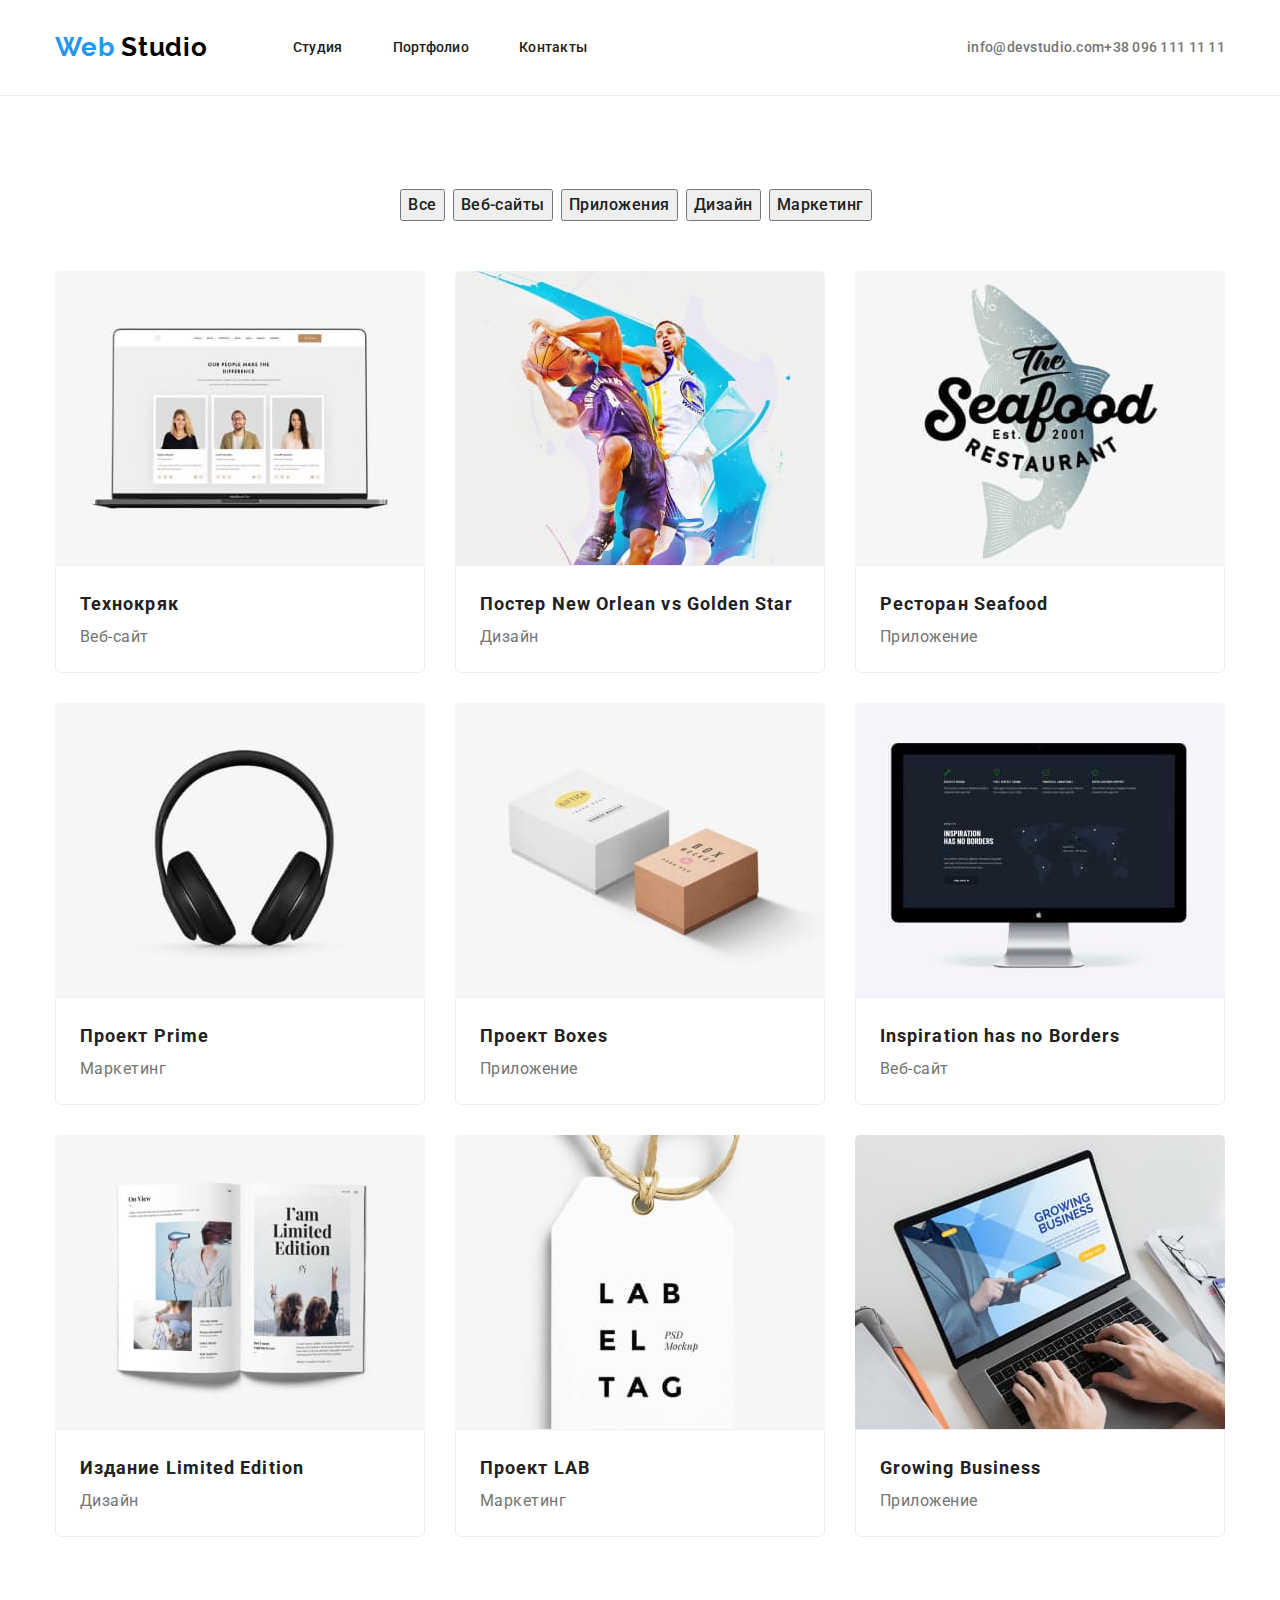
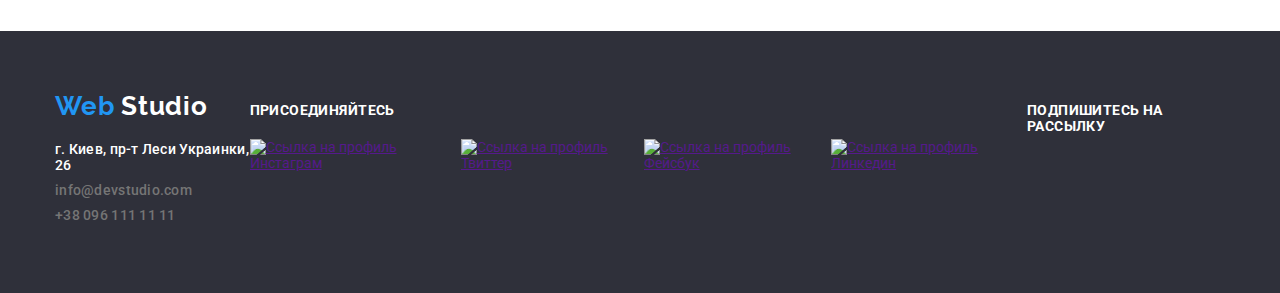
==== portfolio.html @ 2ee42833 "оптимизация значков" ====
<!DOCTYPE html>
<html lang="ru">

<head>
    <meta charset="UTF-8">
    <meta name="viewport" content="width=device-width, initial-scale=1.0">
    <title>Web Studio</title>
    <link rel="stylesheet" href="./css/normalize.css">
    <link rel="stylesheet" href="./css/style.css">
    <link href="https://fonts.googleapis.com/css2?family=Roboto:wght@400;500;700&display=swap" rel="stylesheet">

</head>

<body>

    <!--Хедер-->
    <header class="header">
        <div class="container">
            <nav class="navigation">

                <a class="logo-link-header link" href="./index.html">Web<span class="logo-studio-header">
                        Studio</span></a>

                <ul class="navigation-list list">
                    <li class="navigation-list-item">
                        <a class="navigation-list-link link" href="">Студия</a>
                    </li>
                    <li class="navigation-list-item">
                        <a class="navigation-list-link link" href="./portfolio.html">Портфолио</a>
                    </li>
                    <li class="navigation-list-item">
                        <a class="navigation-list-link link" href="">Контакты</a>
                    </li>
                </ul>
            </nav>


            <div class="header-contacts">
                <address class="address">
                    <ul class="header-address list">
                        <li class="mail-link-block">
                            <a class="company-mail-header link" href="mailto:info@devstudio.com">info@devstudio.com
                            </a>
                        </li>
                        <li class="phone-link-block">
                            <a class="company-phone-header link" href="tel:+380961111111">+38 096 111 11 11
                            </a>
                        </li>
                    </ul>
                </address>
            </div>
        </div>
    </header>

    <main>
        <!--Портфолио-->
        <section class="portfolio">
            <div class="container">
                <h1 hidden>Портфолио</h1>
                <ul class="portfolio-button-list list">
                    <li>
                        <button class="portfolio-button-list-item" type="button">Все</button>
                    </li>
                    <li>
                        <button class="portfolio-button-list-item" type="button">Веб-сайты</button>
                    </li>
                    <li>
                        <button class="portfolio-button-list-item" type="button">Приложения</button>
                    </li>
                    <li>
                        <button class="portfolio-button-list-item" type="button">Дизайн</button>
                    </li>
                    <li>
                        <button class="portfolio-button-list-item" type="button">Маркетинг</button>
                    </li>
                </ul>

                <ul class="portfolio-example-list list">
                    <li class="portfolio-example-list-item">
                        <div class="portfolio-card">
                            <a href=""> <img src="./images/portfolio-1.jpg" alt="экран ноутбука" width="370"
                                    height="294"></a>
                        </div>
                        <div class="portfolio-card-content">
                            <h3 class="portfolio-example-title">Технокряк</h3>
                            <p class="portfolio-example-text">Веб-сайт</p>
                            <!-- <p>Технокряк это современная площадка распространения коронавируса. Компании используют эту платформу для цифрового шпионажа и атак на защищённые сервера конкурентов.</p> -->
                        </div>
                    </li>
                    <li class="portfolio-example-list-item">
                        <div class="portfolio-card">
                            <a href=""> <img src="./images/portfolio-2.jpg" alt="баскетболисты" width="370"
                                    height="294"></a>
                        </div>
                        <div class="portfolio-card-content">
                            <h3 class="portfolio-example-title">Постер New Orlean vs Golden Star</h3>
                            <p class="portfolio-example-text">Дизайн</p>
                        </div>
                    </li>
                    <li class="portfolio-example-list-item">
                        <div class="portfolio-card">
                            <a href=""> <img src="./images/portfolio-3.jpg" alt="лого ресторана" width="370"
                                    height="294"></a>
                        </div>
                        <div class="portfolio-card-content">
                            <h3 class="portfolio-example-title">Ресторан Seafood</h3>
                            <p class="portfolio-example-text">Приложение</p>
                        </div>
                    </li>
                    <li class="portfolio-example-list-item">
                        <div class="portfolio-card">
                            <a href=""> <img src="./images/portfolio-4.jpg" alt="наушники" width="370" height="294"></a>
                        </div>
                        <div class="portfolio-card-content">
                            <h3 class="portfolio-example-title">Проект Prime</h3>
                            <p class="portfolio-example-text">Маркетинг</p>
                        </div>
                    </li>
                    <li class="portfolio-example-list-item">
                        <div class="portfolio-card">
                            <a href=""> <img src="./images/portfolio-5.jpg" alt="коробки" width="370" height="294"></a>
                        </div>
                        <div class="portfolio-card-content">
                            <h3 class="portfolio-example-title">Проект Boxes</h3>
                            <p class="portfolio-example-text">Приложение</p>
                        </div>
                    </li>
                    <li class="portfolio-example-list-item">
                        <div class="portfolio-card">
                            <a href=""> <img src="./images/portfolio-6.jpg" alt="ПК" width="370" height="294"></a>
                        </div>
                        <div class="portfolio-card-content">
                            <h3 class="portfolio-example-title">Inspiration has no Borders</h3>
                            <p class="portfolio-example-text">Веб-сайт</p>
                        </div>
                    </li>
                    <li class="portfolio-example-list-item">
                        <div class="portfolio-card">
                            <a href=""> <img src="./images/portfolio-7.jpg" alt="журнал" width="370" height="294"></a>
                        </div>
                        <div class="portfolio-card-content">
                            <h3 class="portfolio-example-title">Издание Limited Edition</h3>
                            <p class="portfolio-example-text">Дизайн</p>
                        </div>
                    </li>
                    <li class="portfolio-example-list-item">
                        <div class="portfolio-card">
                            <a href=""> <img src="./images/portfolio-8.jpg" alt="лого проекта" width="370"
                                    height="294"></a>
                        </div>
                        <div class="portfolio-card-content">
                            <h3 class="portfolio-example-title">Проект LAB</h3>
                            <p class="portfolio-example-text">Маркетинг</p>
                        </div>
                    </li>
                    <li class="portfolio-example-list-item">
                        <div class="portfolio-card">
                            <a href=""> <img src="./images/portfolio-9.jpg" alt="ноутбук" width="370" height="294"></a>
                        </div>
                        <div class="portfolio-card-content">
                            <h3 class="portfolio-example-title">Growing Business</h3>
                            <p class="portfolio-example-text">Приложение</p>
                        </div>
                    </li>
                </ul>
            </div>

        </section>
    </main>

    <footer>
        <!--Контакты-->
        <section class="footer">
            <div class="container">
                <h2 hidden>Контакты</h2>
                <div class="footer-contacts">
                    <a class="logo-link-footer link" href="./index.html">Web<span class="logo-studio-footer">
                            Studio</span></a>
                    <address class="address">
                        <ul class="list">
                            <li>
                                <a class="company-address link" href="https://goo.gl/maps/VdEKPKN24WeTXLv36"
                                    target="_blank">г. Киев, пр-т Леси Украинки, 26</a>
                            </li>
                            <li>
                                <a class="company-mail-footer link" href="mailto:info@devstudio.com">info@devstudio.com
                                </a>
                            </li>
                            <li>
                                <a class="company-phone-footer link" href="tel:+380961111111">+38 096 111 11 11
                                </a>
                            </li>
                        </ul>
                    </address>
                </div>

                <div class="footer-join">
                    <b class="join">Присоединяйтесь</b>
                    <ul class="join-links-list list">
                        <li class="join-links-item">
                            <a class="join-logo-link" href=""><img class="join-logo-image"
                                    src="./images/instagram-footer.svg" alt="Ссылка на профиль Инстаграм"></a>
                        </li>
                        <li class="join-links-item">
                            <a class="join-logo-link" href=""><img src="./images/twitter-footer.svg"
                                    alt="Ссылка на профиль Твиттер"></a>
                        </li>
                        <li class="join-links-item">
                            <a class="join-logo-link" href=""><img src="./images/facebook-footer.svg"
                                    alt="Ссылка на профиль Фейсбук"></a>
                        </li>
                        <li class="join-links-item">
                            <a class="join-logo-link" href=""><img src="./images/linkedin-footer.svg"
                                    alt="Ссылка на профиль Линкедин"></a>
                        </li>
                    </ul>
                </div>

                <div class="footer-subscribe">
                    <b class="subscribe">Подпишитесь на рассылку</b>
                </div>
            </div>

        </section>
    </footer>
</body>
---- css/style.css ----
/*
цвет текста
color: #000000; черный для лого
color: #212121; почти черный
color: #FFFFFF; белый
color: #2196F3; голубой
color: #757575; серый

цвет фона
background: #FFFFFF; белый
background: #F5F4FA; серый
background: #2F303A; темный
*/
@font-face {
  font-family: 'Raleway';
  font-style: normal;
  font-weight: 700;
  src: local('Raleway Bold'), local('Raleway-Bold'),
       url('../fonts/raleway-v16-latin-700.woff2') format('woff2'), /* Chrome 26+, Opera 23+, Firefox 39+ */
       url('../fonts/raleway-v16-latin-700.woff') format('woff'); /* Chrome 6+, Firefox 3.6+, IE 9+, Safari 5.1+ */
}
:root {
    --main-font: "Roboto", sans-serif;
    --secondary-font: "Raleway", sans-serif;
    --section-title-color: #212121;
    --accent-color: #2196F3;
    --accent-text: #FFFFFF;
    --logo-studio-header: #000000;
    --description-text-color: #757575;
    --title-text-color: #212121;
    --background-dark-color: #2F303A;
    --background-grey-color: #F5F4FA;
}
body {
    background-color: #ffffff;
    font-family: var(--main-font);
    font-size: 14px;
}
.link {
    text-decoration: none;
}
.list {
    list-style: none;
    padding-left: 0;
    padding-right: 0;
}
.section-title { /*универсальный заголовок секции*/
    font-weight: 700;
    font-size: 36px;
    line-height: 1.16;
    text-align: center;
    letter-spacing: 0.03em;
    color: var(--section-title-color);
}
.container {
    width: 1170px;
    padding-left: 15px;
    padding-right: 15px;
    margin-left: auto;
    margin-right: auto;
}
ul, li, h1, h2, h3, h4, h5, h6, p {
    margin-top: 0;
    margin-bottom: 0;
}
img {
    display: block;
    max-width: 100%;
}

/*Хедер*/
.header {
    border-bottom: 1px solid #EEEEEE;
}
.logo-link-header {
    font-family: var(--secondary-font);
    font-weight: 700;
    font-size: 26px;
    line-height: 1.19;
    letter-spacing: 0.03em;
    color: var(--accent-color);

    margin-right: 85px;
}
.logo-studio-header {
    color: var(--logo-studio-header);
}
.company-mail-header,
.company-phone-header {
    font-weight: 500;
    font-size: 14px;
    font-style: normal;
    line-height: 1.14;
    letter-spacing: 0.02em;
    color: var(--description-text-color);
}
.header-address {
    display: flex;
}
.company-mail-header:hover, 
.company-mail-header:focus,
.company-phone-header:hover, 
.company-phone-header:focus {
    color: var(--accent-color);
}
.company-mail-header




.mail-link-block {
    margin-right: 31px;
}
.navigation-list-link {
    font-weight: 500;
    font-size: 14px;
    font-style: normal;
    line-height: 1.14;
    letter-spacing: 0.02em;
    color: var(--section-title-color);
}
.navigation-list-link:hover,
.navigation-list-link:focus {
    color: var(--accent-color);
}
.header .container {
    display: flex;
    align-items: center;
    justify-content: space-between;
}
.navigation-list {
    display: flex;
}
.navigation-list-item:not(:last-child) {
    margin-right: 50px;
}
.navigation {
    display: flex;
    align-items: center; 
}
.navigation a,
.header-address a {
    padding-top: 32px;
    padding-bottom: 32px;
}

/*Герой*/
.hero {
    /* outline: 1px solid #666; */

    background-image:
    linear-gradient(
        to bottom,
         rgba(47, 48, 58, 0.8),
         rgba(47, 48, 58, 0.8)
    ),
    url(../images/header-background.jpg);
    background-repeat: no-repeat;
    background-position: center;
    background-size: cover;
    /* max-width: 1600px; */
    padding-top: 200px;
    padding-bottom: 200px;

    text-align: center;
}
.hero-title {
    font-weight: 900;
    font-size: 44px;
    line-height: 60px;
    text-align: center;
    letter-spacing: 0.06em;
    text-transform: uppercase;
    color: var(--accent-text);
   
    margin-bottom: 30px;
}
.button {
    font-weight: 700;
    font-size: 16px;
    line-height: 1.87;
    letter-spacing: 0.06em;
    color: #FFFFFF;
    background-color: var(--accent-color);
    width: 200px;
    height: 50px;

    box-shadow: 0px 4px 4px rgba(0, 0, 0, 0.15);
    border-radius: 4px;
}

/*Преимущества*/
.advantages {
    /* outline: 1px solid #666; */

    padding-top: 94px;
    padding-bottom: 94px;
}
.advantage-name {
    font-weight: 700;
    font-size: 14px;
    line-height: 16px;
    letter-spacing: 0.03em;
    text-transform: uppercase;
    color: #212121;
}
.advantage-description {
    font-weight: 400;
    font-size: 14px;
    line-height: 1.71;
    letter-spacing: 0.03em;
    color: var(--description-text-color);
}
.advantages-list {
    display: flex;
    justify-content: center;
}
.advantages-list-item:not(:last-child) {
    margin-right: 30px;
}
.advantage-name {
    margin-top: 30px;
    margin-bottom: 10px;
}
.advantages-image {
    align-items: center;
}

/*Чем мы занимаемся*/
.activities {
    /* outline: 1px solid #666; */

    padding-top: 0;
    padding-bottom: 67px;
}
.activities-list {
    display: flex;
    justify-content: center;
}
.activities-list-item-name {
    font-weight: 700;
    font-size: 1.14;
    line-height: 16px;
    text-align: center;
    letter-spacing: 0.03em;
    text-transform: uppercase;
    color: #212121; /*изменить цвет потом*/
}
.activities .section-title {
    margin-bottom: 50px;
}
.activities-list-item:not(:last-child) {
    margin-right: 30px;
}

/*Наша команда*/
.team {
    background-color: var(--background-grey-color);

    padding-top: 94px;
    padding-bottom: 107px;
}
.team .section-title {
    font-weight: 700;
    font-size: 36px;
    line-height: 42px;
    text-align: center;
    letter-spacing: 0.03em;
    color: var(--title-text-color);

    margin-bottom: 37px;
}
.team-member {
    border: 1px solid #EEEEEE;
    border-bottom-right-radius: 4px;
    border-bottom-left-radius: 4px;
    overflow: hidden;
    box-shadow: 0px 2px 1px rgba(0, 0, 0, 0.2), 0px 1px 1px rgba(0, 0, 0, 0.14), 0px 1px 3px rgba(0, 0, 0, 0.12);
}
.team-card-content {
    background-color: #FFFFFF;
}
.team-member-name {
    font-weight: 500;
    font-size: 16px;
    line-height: 1.18;
    letter-spacing: 0.03em;
    color: var(--title-text-color);

    display: flex;
    justify-content: center;
}
.team-member-position {
    font-weight: 400;
    color: var(--description-text-color);
    margin-bottom: 16px;

    display: flex;
    justify-content: center;
}
.team-member-social-links {
    display: flex;
    justify-content: space-around;
    padding-bottom: 17px;
}
.team-member-social-link:hover,
.team-member-social-link:focus {
    color: var(--accent-color);
    /*почему не работает??*/
}
.team-members-list {
    display: flex;
    justify-content: center;
}
.team-member:not(:last-child) {
    margin-right: 30px;
}
.team-member-name {
    padding-top: 30px;
    margin-bottom: 10px;
}

/*Постоянные клиенты*/
.clients {
    padding-top: 94px;
    padding-bottom: 94px;
}
.clients-list {
    display: flex;
    justify-content: space-around;
}
.clients .section-title {
    margin-bottom: 50px;
}
.client-logo-link:hover,
.client-logo-link:focus {
    color: var(--accent-color);
} /*не работает*/

/*Контакты*/
.footer {
    padding-top: 60px;
    padding-bottom: 60px;
}
.company-address { /*адрес компании в футере*/
    font-weight: 500;
    font-size: 14px;
    font-style: normal;
    line-height: 1.14;
    letter-spacing: 0.02em;
    color: var(--accent-text);

    display: block;
    margin-bottom: 9px;
}
.company-mail-footer,
.company-phone-footer {
    font-weight: 500;
    font-size: 14px;
    font-style: normal;
    line-height: 1.14;
    letter-spacing: 0.02em;
    color: var(--description-text-color);

    display: block;
    margin-bottom: 9px;
}
.join,
.subscribe { /*присоединяйтесь, подпишитесь в футере*/
    font-weight: 700;
    font-size: 14px;
    line-height: 1.14;
    letter-spacing: 0.03em;
    text-transform: uppercase;
    color: var(--accent-text);

    display: block;
    margin-bottom: 20px;
}
.logo-link-footer { /*логотип в футере*/
    font-family: var(--secondary-font);
    font-weight: 700;
    font-size: 26px;
    line-height: 1.19;
    letter-spacing: 0.03em;
    color: var(--accent-color);

    display: block;
    margin-bottom: 20px;
}
.logo-studio-footer { /*белый цвет для слова studio*/
    color: #FFFFFF;
}
.footer .container {
    display: flex;
    align-items: baseline;
    justify-content: space-between;
}
.join-links-list {
    display: flex;
    justify-content: space-between;
}
.join-logo-image {
    color: var(-accent-text);

    margin-right: 10px;
}
.join-logo-link:not(last-child){
    margin-right: 10px;
}
.footer {
    background-color: var(--background-dark-color);
}












/*Портфолио*/
.portfolio {
    /* outline: 1px solid #666; */
    padding-top: 93px;
    padding-bottom: 94px;
}
.portfolio-button-list {
    display: flex;
    justify-content: center;

    margin-bottom: 50px;
}
.portfolio-button-list-item {
    font-weight: 500;
    font-size: 16px;
    line-height: 1.62;
    letter-spacing: 0.03em;
    color: var(--title-text-color);

    margin-right: 8px;
    outline: 2px black;
}
.portfolio-button-list-item:hover,
.portfolio-button-list-item:focus {
    color: var(--accent-text);
    background-color: var(--accent-color);
}
.portfolio-example-title {
    font-weight: 700;
    font-size: 18px;
    line-height: 2;
    letter-spacing: 0.06em;
    color: var(--title-text-color);
}
.portfolio-example-text {
    font-weight: 400;
    font-size: 16px;
    line-height: 30px;
    letter-spacing: 0.03em;
    color: var(--description-text-color);
}
.portfolio-example-list {
    display: flex;
    flex-wrap: wrap;
    justify-content: center;
}
.portfolio-example-list-item {
    margin-right: 30px;
    margin-bottom: 30px;
}
.portfolio-example-list-item:nth-child(3n) {
    margin-right: 0;
}
.portfolio-example-list-item:nth-child(n+6) {
    margin-bottom: 0;
}
.portfolio-card {
    border-top-right-radius: 5px;
    border-top-left-radius: 5px;
    overflow: hidden;
}
.portfolio-card-content {
    padding-top: 20px;
    padding-bottom: 20px;
    padding-left: 24px;
    padding-right: 24px;

    border: 1px solid #EEEEEE;
    border-bottom-right-radius: 5px;
    border-bottom-left-radius: 5px;
    overflow: hidden;
}
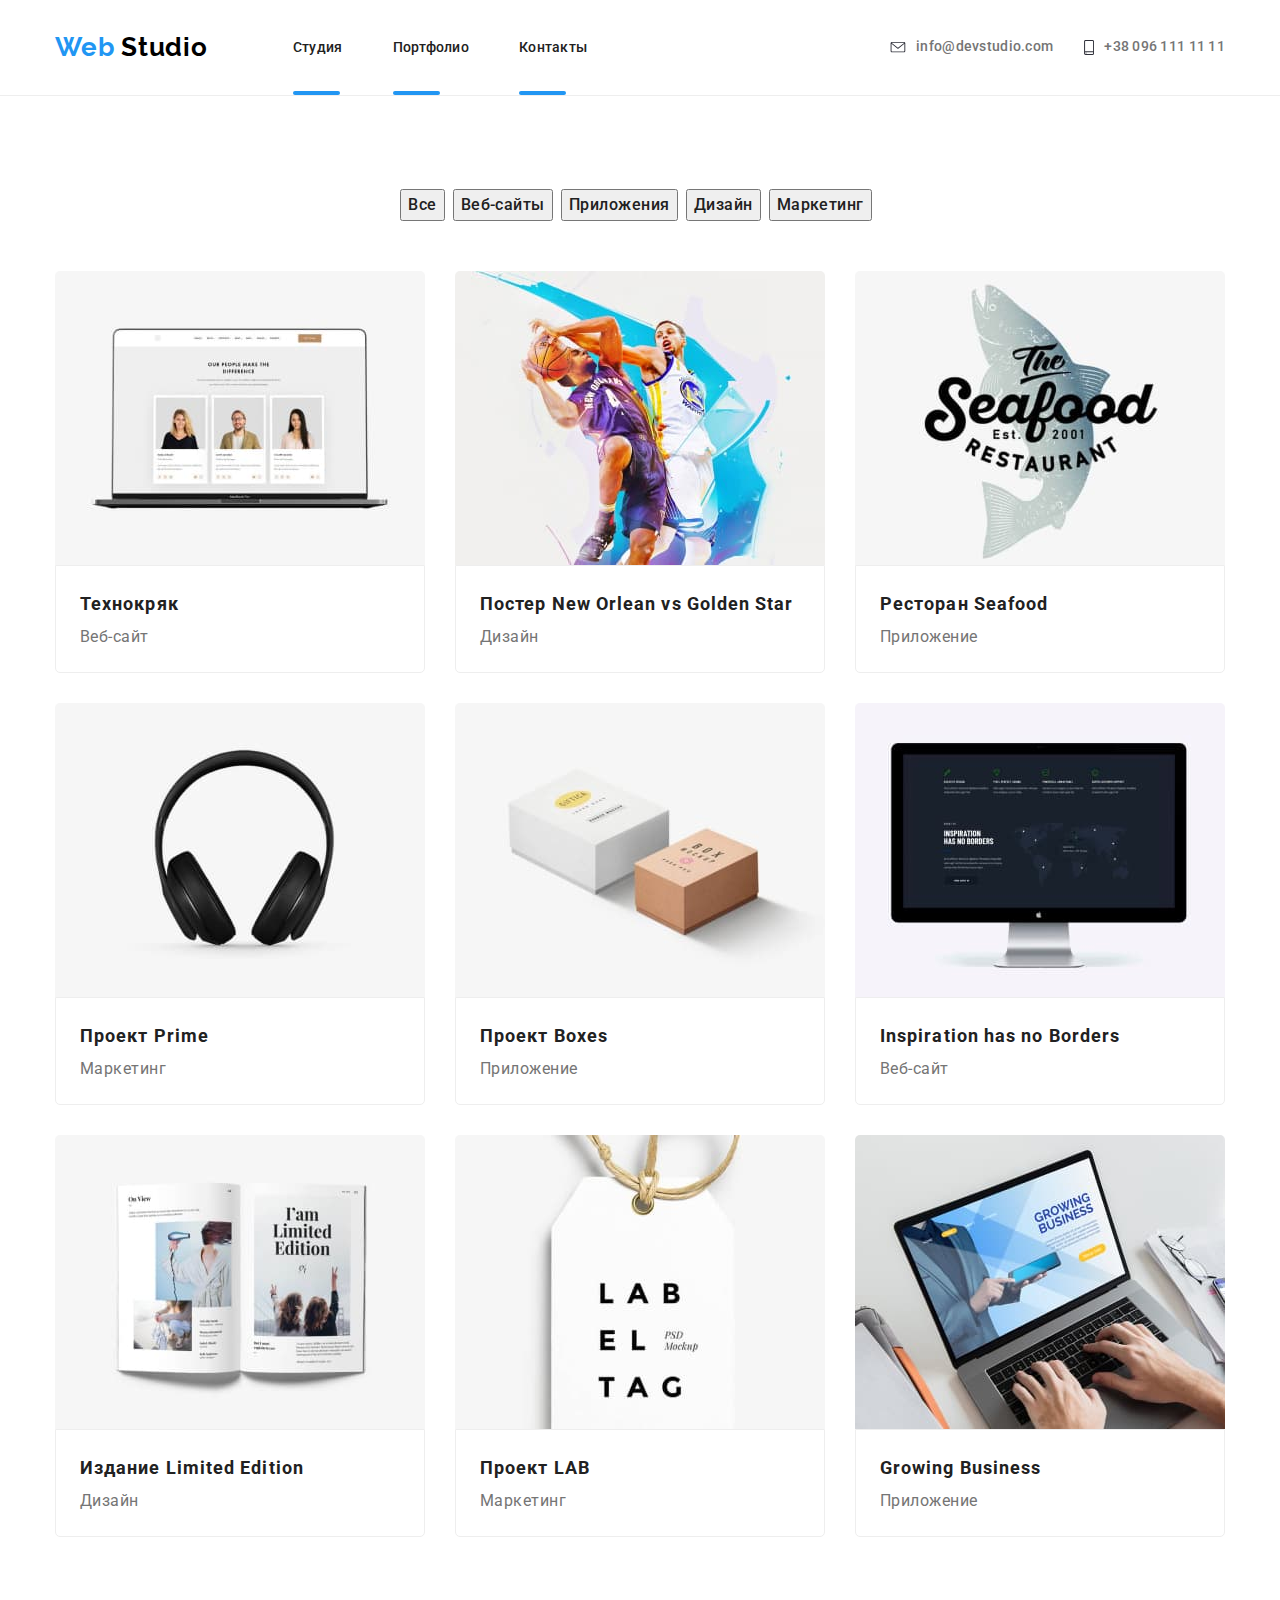
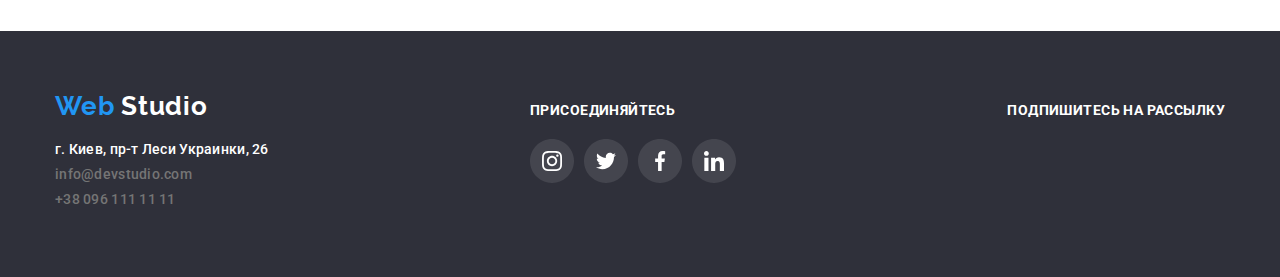
==== commit 9b1039ce: "добавила элемент афтер, надо доработать" ====
--- a/portfolio.html
+++ b/portfolio.html
@@ -17,7 +17,6 @@
     <header class="header">
         <div class="container">
             <nav class="navigation">
-
                 <a class="logo-link-header link" href="./index.html">Web<span class="logo-studio-header">
                         Studio</span></a>
 
@@ -34,18 +33,28 @@
                 </ul>
             </nav>
 
-
             <div class="header-contacts">
                 <address class="address">
                     <ul class="header-address list">
+
                         <li class="mail-link-block">
-                            <a class="company-mail-header link" href="mailto:info@devstudio.com">info@devstudio.com
-                            </a>
-                        </li>
+                            <a class="company-address-header link" href="mailto:info@devstudio.com">
+                                <svg class="company-address-svg" width="16" height="11">
+                                    <use class="envelope" href="./images/icons/symbol-defs.svg#envelope"></use>
+                                </svg>
+                                info@devstudio.com
+                            </a>
+                        </li>
+
                         <li class="phone-link-block">
-                            <a class="company-phone-header link" href="tel:+380961111111">+38 096 111 11 11
-                            </a>
-                        </li>
+                            <a class="company-address-header link" href="tel:+380961111111">
+                                <svg class="company-address-svg" width="10" height="15">
+                                    <use class="smartphone" href="./images/icons/symbol-defs.svg#smartphone"></use>
+                                </svg>
+                                +38 096 111 11 11
+                            </a>
+                        </li>
+
                     </ul>
                 </address>
             </div>
@@ -180,7 +189,9 @@
                         <ul class="list">
                             <li>
                                 <a class="company-address link" href="https://goo.gl/maps/VdEKPKN24WeTXLv36"
-                                    target="_blank">г. Киев, пр-т Леси Украинки, 26</a>
+                                    target="_blank">г.
+                                    Киев,
+                                    пр-т Леси Украинки, 26</a>
                             </li>
                             <li>
                                 <a class="company-mail-footer link" href="mailto:info@devstudio.com">info@devstudio.com
@@ -198,20 +209,32 @@
                     <b class="join">Присоединяйтесь</b>
                     <ul class="join-links-list list">
                         <li class="join-links-item">
-                            <a class="join-logo-link" href=""><img class="join-logo-image"
-                                    src="./images/instagram-footer.svg" alt="Ссылка на профиль Инстаграм"></a>
-                        </li>
-                        <li class="join-links-item">
-                            <a class="join-logo-link" href=""><img src="./images/twitter-footer.svg"
-                                    alt="Ссылка на профиль Твиттер"></a>
-                        </li>
-                        <li class="join-links-item">
-                            <a class="join-logo-link" href=""><img src="./images/facebook-footer.svg"
-                                    alt="Ссылка на профиль Фейсбук"></a>
-                        </li>
-                        <li class="join-links-item">
-                            <a class="join-logo-link" href=""><img src="./images/linkedin-footer.svg"
-                                    alt="Ссылка на профиль Линкедин"></a>
+                            <a class="join-logo-link" href="">
+                                <svg class="join-logo-link-svg">
+                                    <use href="./images/icons/symbol-defs.svg#instagram-footer"></use>
+                                </svg>
+                            </a>
+                        </li>
+                        <li class="join-links-item">
+                            <a class="join-logo-link" href="">
+                                <svg class="join-logo-link-svg">
+                                    <use href="./images/icons/symbol-defs.svg#twitter-footer"></use>
+                                </svg>
+                            </a>
+                        </li>
+                        <li class="join-links-item">
+                            <a class="join-logo-link" href="">
+                                <svg class="join-logo-link-svg">
+                                    <use href="./images/icons/symbol-defs.svg#facebook-footer"></use>
+                                </svg>
+                            </a>
+                        </li>
+                        <li class="join-links-item">
+                            <a class="join-logo-link" href="">
+                                <svg class="join-logo-link-svg">
+                                    <use href="./images/icons/symbol-defs.svg#linkedin-footer"></use>
+                                </svg>
+                            </a>
                         </li>
                     </ul>
                 </div>
@@ -220,7 +243,6 @@
                     <b class="subscribe">Подпишитесь на рассылку</b>
                 </div>
             </div>
-
         </section>
     </footer>
 </body>--- a/css/style.css
+++ b/css/style.css
@@ -12,412 +12,497 @@
 background: #2F303A; темный
 */
 @font-face {
-  font-family: 'Raleway';
+  font-family: "Raleway";
   font-style: normal;
   font-weight: 700;
-  src: local('Raleway Bold'), local('Raleway-Bold'),
-       url('../fonts/raleway-v16-latin-700.woff2') format('woff2'), /* Chrome 26+, Opera 23+, Firefox 39+ */
-       url('../fonts/raleway-v16-latin-700.woff') format('woff'); /* Chrome 6+, Firefox 3.6+, IE 9+, Safari 5.1+ */
+  src: local("Raleway Bold"), local("Raleway-Bold"),
+    url("../fonts/raleway-v16-latin-700.woff2") format("woff2"),
+    /* Chrome 26+, Opera 23+, Firefox 39+ */
+      url("../fonts/raleway-v16-latin-700.woff") format("woff"); /* Chrome 6+, Firefox 3.6+, IE 9+, Safari 5.1+ */
 }
 :root {
-    --main-font: "Roboto", sans-serif;
-    --secondary-font: "Raleway", sans-serif;
-    --section-title-color: #212121;
-    --accent-color: #2196F3;
-    --accent-text: #FFFFFF;
-    --logo-studio-header: #000000;
-    --description-text-color: #757575;
-    --title-text-color: #212121;
-    --background-dark-color: #2F303A;
-    --background-grey-color: #F5F4FA;
+  --main-font: "Roboto", sans-serif;
+  --secondary-font: "Raleway", sans-serif;
+  --section-title-color: #212121;
+  --accent-color: #2196f3;
+  --accent-text: #ffffff;
+  --logo-studio-header: #000000;
+  --description-text-color: #757575;
+  --title-text-color: #212121;
+  --background-dark-color: #2f303a;
+  --background-grey-color: #f5f4fa;
 }
 body {
-    background-color: #ffffff;
-    font-family: var(--main-font);
-    font-size: 14px;
+  background-color: #ffffff;
+  font-family: var(--main-font);
+  font-size: 14px;
 }
 .link {
-    text-decoration: none;
+  text-decoration: none;
 }
 .list {
-    list-style: none;
-    padding-left: 0;
-    padding-right: 0;
-}
-.section-title { /*универсальный заголовок секции*/
-    font-weight: 700;
-    font-size: 36px;
-    line-height: 1.16;
-    text-align: center;
-    letter-spacing: 0.03em;
-    color: var(--section-title-color);
+  list-style: none;
+  padding-left: 0;
+  padding-right: 0;
+}
+.section-title {
+  /*универсальный заголовок секции*/
+  font-weight: 700;
+  font-size: 36px;
+  line-height: 1.16;
+  text-align: center;
+  letter-spacing: 0.03em;
+  color: var(--section-title-color);
 }
 .container {
-    width: 1170px;
-    padding-left: 15px;
-    padding-right: 15px;
-    margin-left: auto;
-    margin-right: auto;
-}
-ul, li, h1, h2, h3, h4, h5, h6, p {
-    margin-top: 0;
-    margin-bottom: 0;
+  width: 1170px;
+  padding-left: 15px;
+  padding-right: 15px;
+  margin-left: auto;
+  margin-right: auto;
+}
+ul,
+li,
+h1,
+h2,
+h3,
+h4,
+h5,
+h6,
+p {
+  margin-top: 0;
+  margin-bottom: 0;
 }
 img {
-    display: block;
-    max-width: 100%;
+  display: block;
+  max-width: 100%;
 }
 
 /*Хедер*/
 .header {
-    border-bottom: 1px solid #EEEEEE;
+
 }
 .logo-link-header {
-    font-family: var(--secondary-font);
-    font-weight: 700;
-    font-size: 26px;
-    line-height: 1.19;
-    letter-spacing: 0.03em;
-    color: var(--accent-color);
-
-    margin-right: 85px;
+  font-family: var(--secondary-font);
+  font-weight: 700;
+  font-size: 26px;
+  line-height: 1.19;
+  letter-spacing: 0.03em;
+  color: var(--accent-color);
+
+  margin-right: 85px;
 }
 .logo-studio-header {
-    color: var(--logo-studio-header);
-}
-.company-mail-header,
-.company-phone-header {
-    font-weight: 500;
-    font-size: 14px;
-    font-style: normal;
-    line-height: 1.14;
-    letter-spacing: 0.02em;
-    color: var(--description-text-color);
+  color: var(--logo-studio-header);
 }
 .header-address {
-    display: flex;
-}
-.company-mail-header:hover, 
-.company-mail-header:focus,
-.company-phone-header:hover, 
-.company-phone-header:focus {
-    color: var(--accent-color);
-}
-.company-mail-header
-
-
-
-
+  display: flex;
+}
+.company-address-header {
+  font-weight: 500;
+  font-size: 14px;
+  font-style: normal;
+  line-height: 1.14;
+  letter-spacing: 0.02em;
+  color: var(--description-text-color);
+
+  display: flex;
+  align-items: center;
+}
+.company-address-svg {
+  fill: var(--background-dark-color);
+  margin-right: 10px;
+}
+.company-address-header:hover,
+.company-address-header:focus {
+  color: var(--accent-color);
+}
+.company-address-svg:hover,
+.company-address-svg:focus {
+  fill: var(--accent-color);
+}
 .mail-link-block {
-    margin-right: 31px;
+  margin-right: 31px;
 }
 .navigation-list-link {
-    font-weight: 500;
-    font-size: 14px;
-    font-style: normal;
-    line-height: 1.14;
-    letter-spacing: 0.02em;
-    color: var(--section-title-color);
+  font-weight: 500;
+  font-size: 14px;
+  font-style: normal;
+  line-height: 1.14;
+  letter-spacing: 0.02em;
+  color: var(--section-title-color);
 }
 .navigation-list-link:hover,
 .navigation-list-link:focus {
-    color: var(--accent-color);
+  color: var(--accent-color);
 }
 .header .container {
-    display: flex;
-    align-items: center;
-    justify-content: space-between;
+  display: flex;
+  align-items: center;
+  justify-content: space-between;
 }
 .navigation-list {
-    display: flex;
+  display: flex;
 }
 .navigation-list-item:not(:last-child) {
-    margin-right: 50px;
+  margin-right: 50px;
+}
+.navigation-list-item::after {
+  content: "";
+  width: 47px;
+  height: 4px;
+  background-color: #2196F3;
+  border-radius: 2px;
+  margin-top: 35px;
+
+  display: block;
+  position:absolute; 
 }
 .navigation {
-    display: flex;
-    align-items: center; 
+  display: flex;
+  align-items: center;
 }
 .navigation a,
 .header-address a {
-    padding-top: 32px;
-    padding-bottom: 32px;
+  padding-top: 32px;
+  padding-bottom: 32px;
 }
 
 /*Герой*/
 .hero {
-    /* outline: 1px solid #666; */
-
-    background-image:
-    linear-gradient(
-        to bottom,
-         rgba(47, 48, 58, 0.8),
-         rgba(47, 48, 58, 0.8)
+  /* outline: 1px solid #666; */
+
+  background-image: linear-gradient(
+      to bottom,
+      rgba(47, 48, 58, 0.8),
+      rgba(47, 48, 58, 0.8)
     ),
     url(../images/header-background.jpg);
-    background-repeat: no-repeat;
-    background-position: center;
-    background-size: cover;
-    /* max-width: 1600px; */
-    padding-top: 200px;
-    padding-bottom: 200px;
-
-    text-align: center;
+  background-repeat: no-repeat;
+  background-position: center;
+  background-size: cover;
+  /* max-width: 1600px; */
+  padding-top: 200px;
+  padding-bottom: 200px;
+
+  text-align: center;
 }
 .hero-title {
-    font-weight: 900;
-    font-size: 44px;
-    line-height: 60px;
-    text-align: center;
-    letter-spacing: 0.06em;
-    text-transform: uppercase;
-    color: var(--accent-text);
-   
-    margin-bottom: 30px;
+  font-weight: 900;
+  font-size: 44px;
+  line-height: 60px;
+  text-align: center;
+  letter-spacing: 0.06em;
+  text-transform: uppercase;
+  color: var(--accent-text);
+
+  margin-bottom: 30px;
 }
 .button {
-    font-weight: 700;
-    font-size: 16px;
-    line-height: 1.87;
-    letter-spacing: 0.06em;
-    color: #FFFFFF;
-    background-color: var(--accent-color);
-    width: 200px;
-    height: 50px;
-
-    box-shadow: 0px 4px 4px rgba(0, 0, 0, 0.15);
-    border-radius: 4px;
+  font-weight: 700;
+  font-size: 16px;
+  line-height: 1.87;
+  letter-spacing: 0.06em;
+  color: #ffffff;
+  background-color: var(--accent-color);
+  width: 200px;
+  height: 50px;
+
+  box-shadow: 0px 4px 4px rgba(0, 0, 0, 0.15);
+  border-radius: 4px;
 }
 
 /*Преимущества*/
 .advantages {
-    /* outline: 1px solid #666; */
-
-    padding-top: 94px;
-    padding-bottom: 94px;
+  /* outline: 1px solid #666; */
+
+  padding-top: 94px;
+  padding-bottom: 94px;
 }
 .advantage-name {
-    font-weight: 700;
-    font-size: 14px;
-    line-height: 16px;
-    letter-spacing: 0.03em;
-    text-transform: uppercase;
-    color: #212121;
+  font-weight: 700;
+  font-size: 14px;
+  line-height: 16px;
+  letter-spacing: 0.03em;
+  text-transform: uppercase;
+  color: #212121;
 }
 .advantage-description {
-    font-weight: 400;
-    font-size: 14px;
-    line-height: 1.71;
-    letter-spacing: 0.03em;
-    color: var(--description-text-color);
+  font-weight: 400;
+  font-size: 14px;
+  line-height: 1.71;
+  letter-spacing: 0.03em;
+  color: var(--description-text-color);
+}
+.advantage-link-icon {
+  width: 70px;
+  height: 70px;
+}
+  .advantages-icon-div {
+  width: 270px;
+  height: 120px;
+  background: #F5F4FA;
+  border-radius: 4px;
+
+  display: flex;
+  justify-content: center;
+  align-items: center;
 }
 .advantages-list {
-    display: flex;
-    justify-content: center;
+  display: flex;
+  justify-content: center;
 }
 .advantages-list-item:not(:last-child) {
-    margin-right: 30px;
+  margin-right: 30px;
 }
 .advantage-name {
-    margin-top: 30px;
-    margin-bottom: 10px;
-}
-.advantages-image {
-    align-items: center;
+  margin-top: 30px;
+  margin-bottom: 10px;
+}
+.link-icon {
+  fill: #2f303a;
 }
 
 /*Чем мы занимаемся*/
 .activities {
-    /* outline: 1px solid #666; */
-
-    padding-top: 0;
-    padding-bottom: 67px;
+  /* outline: 1px solid #666; */
+
+  padding-top: 0;
+  padding-bottom: 67px;
 }
 .activities-list {
-    display: flex;
-    justify-content: center;
+  display: flex;
+  justify-content: center;
 }
 .activities-list-item-name {
-    font-weight: 700;
-    font-size: 1.14;
-    line-height: 16px;
-    text-align: center;
-    letter-spacing: 0.03em;
-    text-transform: uppercase;
-    color: #212121; /*изменить цвет потом*/
+  font-weight: 700;
+  font-size: 1.14;
+  line-height: 16px;
+  text-align: center;
+  letter-spacing: 0.03em;
+  text-transform: uppercase;
+  color: #212121; /*изменить цвет потом*/
 }
 .activities .section-title {
-    margin-bottom: 50px;
+  margin-bottom: 50px;
 }
 .activities-list-item:not(:last-child) {
-    margin-right: 30px;
+  margin-right: 30px;
 }
 
 /*Наша команда*/
 .team {
-    background-color: var(--background-grey-color);
-
-    padding-top: 94px;
-    padding-bottom: 107px;
+  background-color: var(--background-grey-color);
+
+  padding-top: 94px;
+  padding-bottom: 107px;
 }
 .team .section-title {
-    font-weight: 700;
-    font-size: 36px;
-    line-height: 42px;
-    text-align: center;
-    letter-spacing: 0.03em;
-    color: var(--title-text-color);
-
-    margin-bottom: 37px;
+  font-weight: 700;
+  font-size: 36px;
+  line-height: 42px;
+  text-align: center;
+  letter-spacing: 0.03em;
+  color: var(--title-text-color);
+
+  margin-bottom: 37px;
 }
 .team-member {
-    border: 1px solid #EEEEEE;
-    border-bottom-right-radius: 4px;
-    border-bottom-left-radius: 4px;
-    overflow: hidden;
-    box-shadow: 0px 2px 1px rgba(0, 0, 0, 0.2), 0px 1px 1px rgba(0, 0, 0, 0.14), 0px 1px 3px rgba(0, 0, 0, 0.12);
+  border: 1px solid #eeeeee;
+  border-bottom-right-radius: 4px;
+  border-bottom-left-radius: 4px;
+  overflow: hidden;
+  box-shadow: 0px 2px 1px rgba(0, 0, 0, 0.2), 0px 1px 1px rgba(0, 0, 0, 0.14),
+    0px 1px 3px rgba(0, 0, 0, 0.12);
 }
 .team-card-content {
-    background-color: #FFFFFF;
+  background-color: #ffffff;
 }
 .team-member-name {
-    font-weight: 500;
-    font-size: 16px;
-    line-height: 1.18;
-    letter-spacing: 0.03em;
-    color: var(--title-text-color);
-
-    display: flex;
-    justify-content: center;
+  font-weight: 500;
+  font-size: 16px;
+  line-height: 1.18;
+  letter-spacing: 0.03em;
+  color: var(--title-text-color);
+
+  display: flex;
+  justify-content: center;
 }
 .team-member-position {
-    font-weight: 400;
-    color: var(--description-text-color);
-    margin-bottom: 16px;
-
-    display: flex;
-    justify-content: center;
+  font-weight: 400;
+  color: var(--description-text-color);
+  margin-bottom: 16px;
+
+  display: flex;
+  justify-content: center;
 }
 .team-member-social-links {
-    display: flex;
-    justify-content: space-around;
-    padding-bottom: 17px;
-}
-.team-member-social-link:hover,
-.team-member-social-link:focus {
-    color: var(--accent-color);
-    /*почему не работает??*/
+  display: flex;
+  justify-content: space-around;
+  padding-bottom: 17px;
+}
+.team-member-social-links-item {
+  width: 44px;
+  height: 44px;
+  display: flex;
+  justify-content: center;
+  align-items: center;
+}
+.team-member-link {
+  width: 44px;
+  height: 44px;  
+  border-radius: 50%;
+  fill: #AFB1B8;
+
+  display: flex;
+  align-items: center;
+  justify-content: center;
+}
+.team-member-link:hover,
+.team-member-link:focus {
+  background-color: var(--accent-color);
+}
+.team-member-link-icon {
+  width: 20px;
+  height: 20px;
+}
+.team-member-link:hover .team-member-link-icon,
+.team-member-link:focus .team-member-link-icon{
+  fill: var(--accent-text);
 }
 .team-members-list {
-    display: flex;
-    justify-content: center;
+  display: flex;
+  justify-content: center;
 }
 .team-member:not(:last-child) {
-    margin-right: 30px;
+  margin-right: 30px;
 }
 .team-member-name {
-    padding-top: 30px;
-    margin-bottom: 10px;
+  padding-top: 30px;
+  margin-bottom: 10px;
 }
 
 /*Постоянные клиенты*/
 .clients {
-    padding-top: 94px;
-    padding-bottom: 94px;
+  padding-top: 94px;
+  padding-bottom: 94px;
 }
 .clients-list {
-    display: flex;
-    justify-content: space-around;
+  display: flex;
+  justify-content: space-around;
 }
 .clients .section-title {
-    margin-bottom: 50px;
+  margin-bottom: 50px;
+}
+.client-logo-svg {
+  fill: #AFB1B8;
+}
+.client-logo-link {
+  width: 170px;
+  height: 90px;
+  border: 1px solid #AFB1B8;
+  border-radius: 4px;
+
+  display: flex;
+  justify-content: center;
+  align-items: center;
 }
 .client-logo-link:hover,
 .client-logo-link:focus {
-    color: var(--accent-color);
-} /*не работает*/
+  border-color: var(--accent-color);
+}
+.client-logo-link:hover .client-logo-svg,
+.client-logo-link:focus .client-logo-svg{
+  fill: var(--accent-color);
+}
 
 /*Контакты*/
 .footer {
-    padding-top: 60px;
-    padding-bottom: 60px;
-}
-.company-address { /*адрес компании в футере*/
-    font-weight: 500;
-    font-size: 14px;
-    font-style: normal;
-    line-height: 1.14;
-    letter-spacing: 0.02em;
-    color: var(--accent-text);
-
-    display: block;
-    margin-bottom: 9px;
+  padding-top: 60px;
+  padding-bottom: 60px;
+}
+.company-address {
+  /*адрес компании в футере*/
+  font-weight: 500;
+  font-size: 14px;
+  font-style: normal;
+  line-height: 1.14;
+  letter-spacing: 0.02em;
+  color: var(--accent-text);
+
+  display: block;
+  margin-bottom: 9px;
 }
 .company-mail-footer,
 .company-phone-footer {
-    font-weight: 500;
-    font-size: 14px;
-    font-style: normal;
-    line-height: 1.14;
-    letter-spacing: 0.02em;
-    color: var(--description-text-color);
-
-    display: block;
-    margin-bottom: 9px;
+  font-weight: 500;
+  font-size: 14px;
+  font-style: normal;
+  line-height: 1.14;
+  letter-spacing: 0.02em;
+  color: var(--description-text-color);
+
+  display: block;
+  margin-bottom: 9px;
 }
 .join,
-.subscribe { /*присоединяйтесь, подпишитесь в футере*/
-    font-weight: 700;
-    font-size: 14px;
-    line-height: 1.14;
-    letter-spacing: 0.03em;
-    text-transform: uppercase;
-    color: var(--accent-text);
-
-    display: block;
-    margin-bottom: 20px;
-}
-.logo-link-footer { /*логотип в футере*/
-    font-family: var(--secondary-font);
-    font-weight: 700;
-    font-size: 26px;
-    line-height: 1.19;
-    letter-spacing: 0.03em;
-    color: var(--accent-color);
-
-    display: block;
-    margin-bottom: 20px;
-}
-.logo-studio-footer { /*белый цвет для слова studio*/
-    color: #FFFFFF;
+.subscribe {
+  /*присоединяйтесь, подпишитесь в футере*/
+  font-weight: 700;
+  font-size: 14px;
+  line-height: 1.14;
+  letter-spacing: 0.03em;
+  text-transform: uppercase;
+  color: var(--accent-text);
+
+  display: block;
+  margin-bottom: 20px;
+}
+.logo-link-footer {
+  /*логотип в футере*/
+  font-family: var(--secondary-font);
+  font-weight: 700;
+  font-size: 26px;
+  line-height: 1.19;
+  letter-spacing: 0.03em;
+  color: var(--accent-color);
+
+  display: block;
+  margin-bottom: 20px;
+}
+.logo-studio-footer {
+  /*белый цвет для слова studio*/
+  color: #ffffff;
 }
 .footer .container {
-    display: flex;
-    align-items: baseline;
-    justify-content: space-between;
+  display: flex;
+  align-items: baseline;
+  justify-content: space-between;
 }
 .join-links-list {
-    display: flex;
-    justify-content: space-between;
-}
-.join-logo-image {
-    color: var(-accent-text);
-
-    margin-right: 10px;
-}
-.join-logo-link:not(last-child){
-    margin-right: 10px;
+  display: flex;
+  justify-content: space-between;
+}
+.join-logo-link {
+  display: block;
+  border-radius: 50%;
+}
+.join-logo-link:hover,
+.join-logo-link:focus {
+  background-color: var(--accent-color);
+}
+.join-logo-link:not(last-child) {
+  margin-right: 10px;
+}
+.join-logo-link-svg {
+  width: 44px;
+  height: 44px;
+
+  fill: #fff;
 }
 .footer {
-    background-color: var(--background-dark-color);
-}
-
-
-
-
-
-
-
+  background-color: var(--background-dark-color);
+}
 
 
 
@@ -425,73 +510,74 @@
 
 /*Портфолио*/
 .portfolio {
-    /* outline: 1px solid #666; */
-    padding-top: 93px;
-    padding-bottom: 94px;
+  border-top: 1px solid #eeeeee;
+  /* outline: 1px solid #666; */
+  padding-top: 93px;
+  padding-bottom: 94px;
 }
 .portfolio-button-list {
-    display: flex;
-    justify-content: center;
-
-    margin-bottom: 50px;
+  display: flex;
+  justify-content: center;
+
+  margin-bottom: 50px;
 }
 .portfolio-button-list-item {
-    font-weight: 500;
-    font-size: 16px;
-    line-height: 1.62;
-    letter-spacing: 0.03em;
-    color: var(--title-text-color);
-
-    margin-right: 8px;
-    outline: 2px black;
+  font-weight: 500;
+  font-size: 16px;
+  line-height: 1.62;
+  letter-spacing: 0.03em;
+  color: var(--title-text-color);
+
+  margin-right: 8px;
+  outline: 2px black;
 }
 .portfolio-button-list-item:hover,
 .portfolio-button-list-item:focus {
-    color: var(--accent-text);
-    background-color: var(--accent-color);
+  color: var(--accent-text);
+  background-color: var(--accent-color);
 }
 .portfolio-example-title {
-    font-weight: 700;
-    font-size: 18px;
-    line-height: 2;
-    letter-spacing: 0.06em;
-    color: var(--title-text-color);
+  font-weight: 700;
+  font-size: 18px;
+  line-height: 2;
+  letter-spacing: 0.06em;
+  color: var(--title-text-color);
 }
 .portfolio-example-text {
-    font-weight: 400;
-    font-size: 16px;
-    line-height: 30px;
-    letter-spacing: 0.03em;
-    color: var(--description-text-color);
+  font-weight: 400;
+  font-size: 16px;
+  line-height: 30px;
+  letter-spacing: 0.03em;
+  color: var(--description-text-color);
 }
 .portfolio-example-list {
-    display: flex;
-    flex-wrap: wrap;
-    justify-content: center;
+  display: flex;
+  flex-wrap: wrap;
+  justify-content: center;
 }
 .portfolio-example-list-item {
-    margin-right: 30px;
-    margin-bottom: 30px;
+  margin-right: 30px;
+  margin-bottom: 30px;
 }
 .portfolio-example-list-item:nth-child(3n) {
-    margin-right: 0;
-}
-.portfolio-example-list-item:nth-child(n+6) {
-    margin-bottom: 0;
+  margin-right: 0;
+}
+.portfolio-example-list-item:nth-child(n + 6) {
+  margin-bottom: 0;
 }
 .portfolio-card {
-    border-top-right-radius: 5px;
-    border-top-left-radius: 5px;
-    overflow: hidden;
+  border-top-right-radius: 5px;
+  border-top-left-radius: 5px;
+  overflow: hidden;
 }
 .portfolio-card-content {
-    padding-top: 20px;
-    padding-bottom: 20px;
-    padding-left: 24px;
-    padding-right: 24px;
-
-    border: 1px solid #EEEEEE;
-    border-bottom-right-radius: 5px;
-    border-bottom-left-radius: 5px;
-    overflow: hidden;
-}+  padding-top: 20px;
+  padding-bottom: 20px;
+  padding-left: 24px;
+  padding-right: 24px;
+
+  border: 1px solid #eeeeee;
+  border-bottom-right-radius: 5px;
+  border-bottom-left-radius: 5px;
+  overflow: hidden;
+}
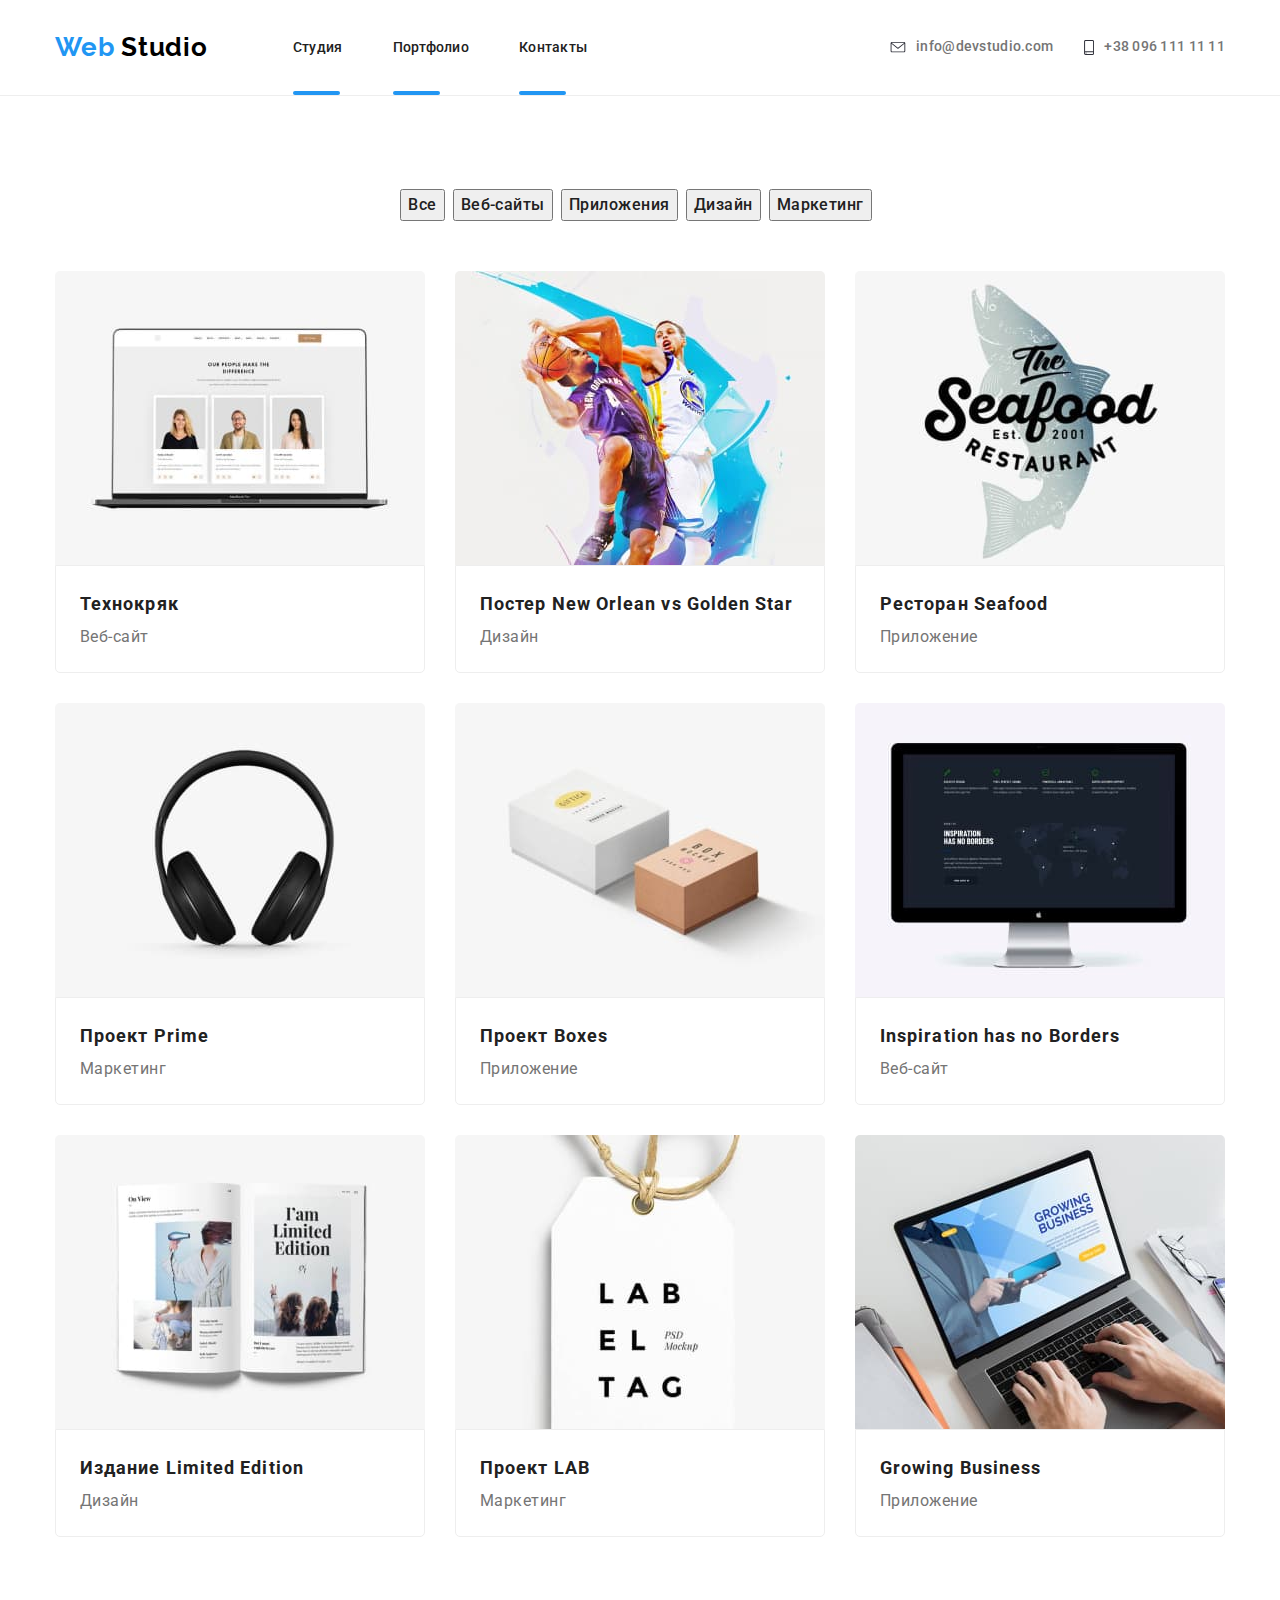
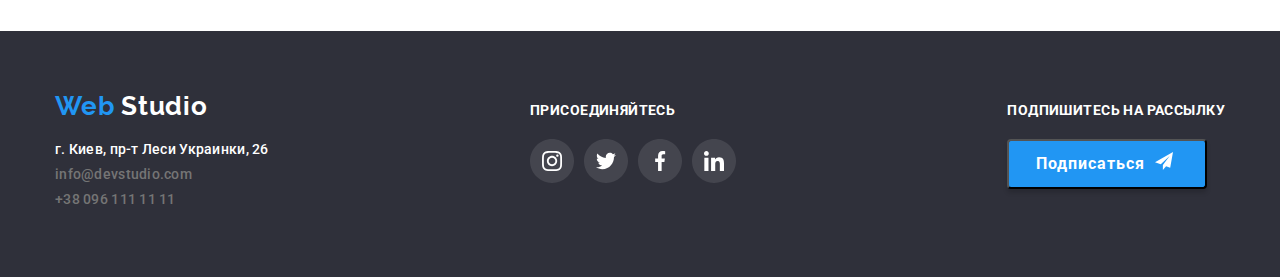
==== commit 6aa311f3: "добавила самолетик в футере" ====
--- a/portfolio.html
+++ b/portfolio.html
@@ -241,6 +241,12 @@
 
                 <div class="footer-subscribe">
                     <b class="subscribe">Подпишитесь на рассылку</b>
+                    <button class="subscribe-button">
+                        Подписаться
+                        <svg class="subscribe-button-icon" width="24" height="24">
+                            <use href="./images/icons/symbol-defs.svg#send"></use>
+                        </svg>
+                    </button>
                 </div>
             </div>
         </section>
--- a/css/style.css
+++ b/css/style.css
@@ -147,7 +147,7 @@
 .navigation-list-item:not(:last-child) {
   margin-right: 50px;
 }
-.navigation-list-item::after {
+.navigation-list-link::after {
   content: "";
   width: 47px;
   height: 4px;
@@ -156,7 +156,7 @@
   margin-top: 35px;
 
   display: block;
-  position:absolute; 
+  position: absolute; 
 }
 .navigation {
   display: flex;
@@ -500,6 +500,26 @@
 
   fill: #fff;
 }
+.subscribe-button {
+font-weight: 700;
+font-size: 16px;
+line-height: 1.87;
+letter-spacing: 0.06em;
+color: #ffffff;
+background-color: var(--accent-color);
+width: 200px;
+height: 50px;
+
+box-shadow: 0px 4px 4px rgba(0, 0, 0, 0.15);
+border-radius: 4px;
+display: flex;
+align-items: center;
+justify-content: center;
+}
+.subscribe-button-icon {
+fill: #fff;
+ margin-left: 10px;
+}
 .footer {
   background-color: var(--background-dark-color);
 }
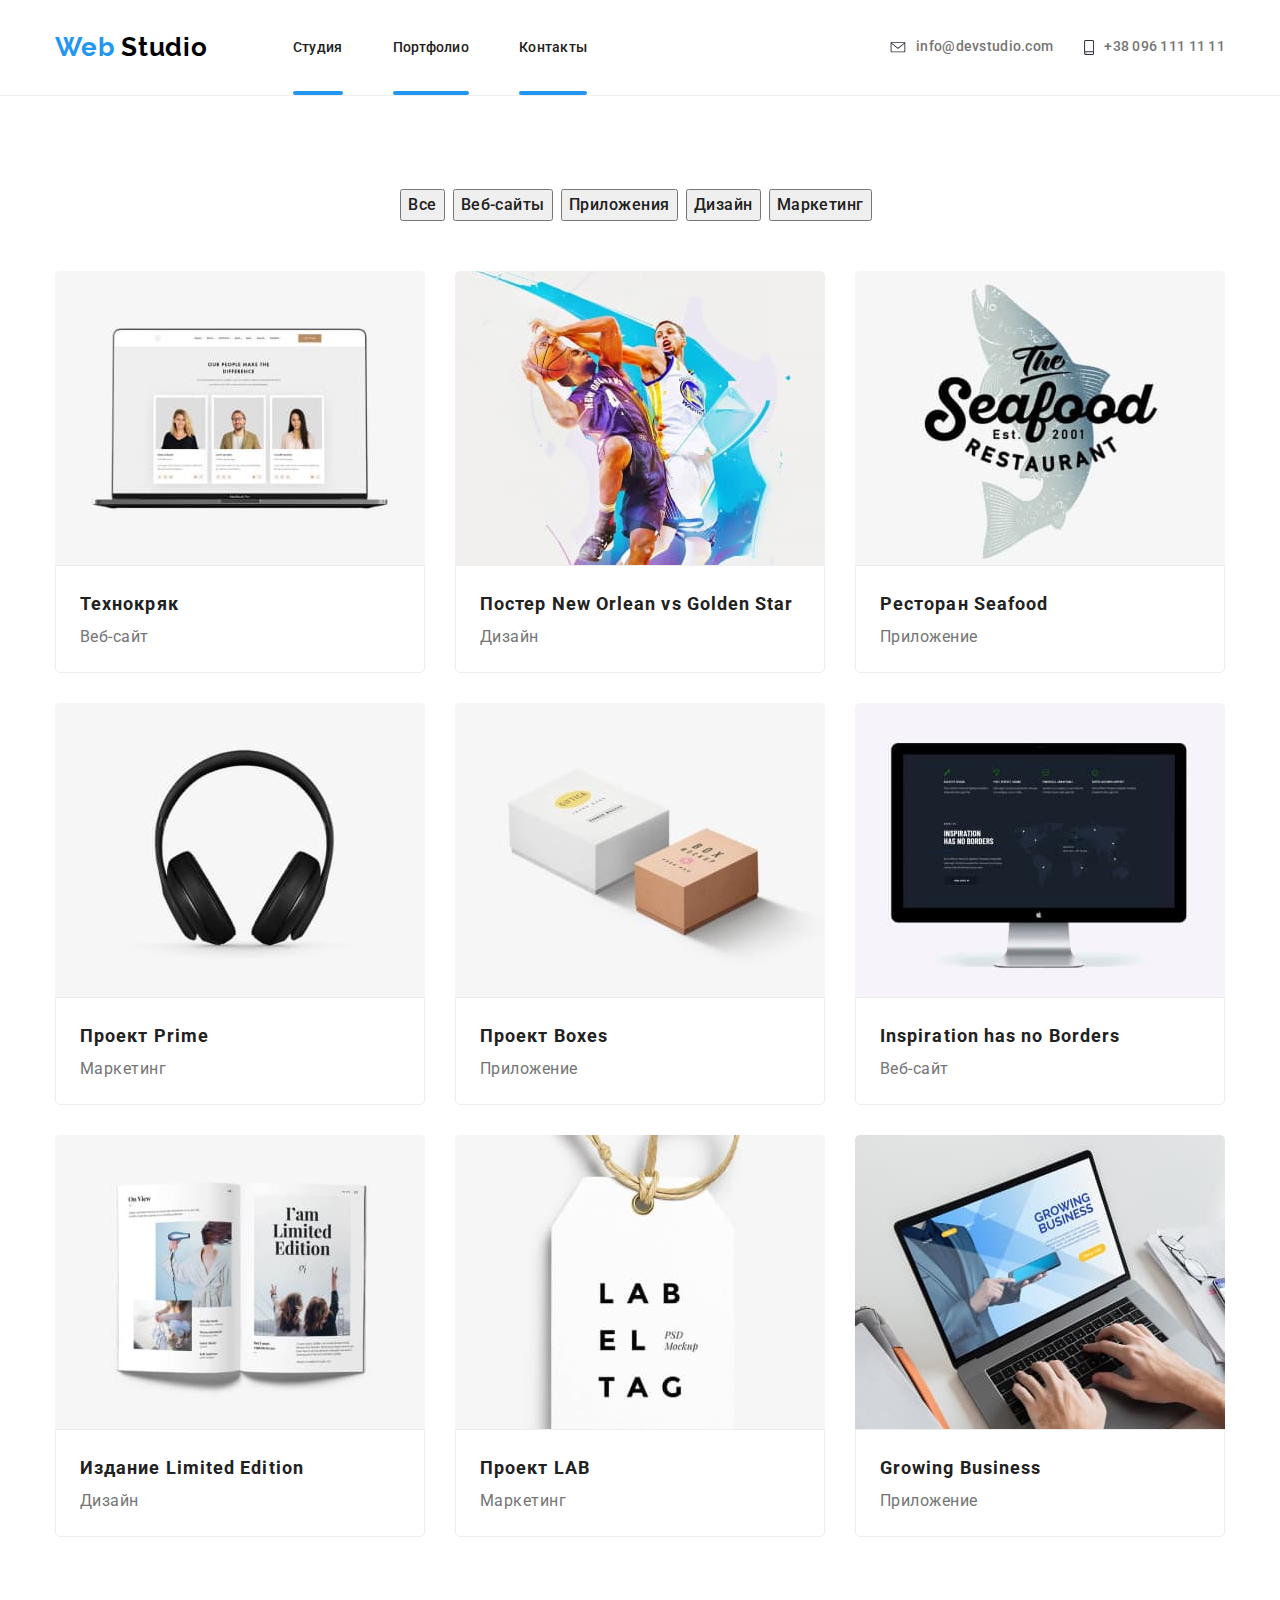
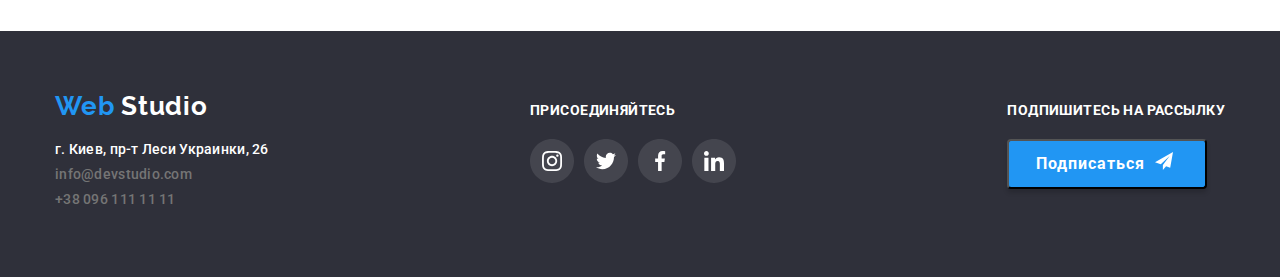
==== commit aa95aaf9: "исправления в хедере" ====
--- a/portfolio.html
+++ b/portfolio.html
@@ -22,13 +22,13 @@
 
                 <ul class="navigation-list list">
                     <li class="navigation-list-item">
-                        <a class="navigation-list-link link" href="">Студия</a>
+                        <a class="navigation-list-link link current" href="">Студия</a>
                     </li>
                     <li class="navigation-list-item">
-                        <a class="navigation-list-link link" href="./portfolio.html">Портфолио</a>
+                        <a class="navigation-list-link link current" href="./portfolio.html">Портфолио</a>
                     </li>
                     <li class="navigation-list-item">
-                        <a class="navigation-list-link link" href="">Контакты</a>
+                        <a class="navigation-list-link link current" href="">Контакты</a>
                     </li>
                 </ul>
             </nav>
--- a/css/style.css
+++ b/css/style.css
@@ -111,20 +111,23 @@
 }
 .company-address-svg {
   fill: var(--background-dark-color);
+  /*не поняла насчет свг*/
   margin-right: 10px;
 }
 .company-address-header:hover,
 .company-address-header:focus {
   color: var(--accent-color);
 }
-.company-address-svg:hover,
+/* .company-address-svg:hover,
 .company-address-svg:focus {
   fill: var(--accent-color);
-}
+} */
 .mail-link-block {
   margin-right: 31px;
 }
 .navigation-list-link {
+  position: relative;
+
   font-weight: 500;
   font-size: 14px;
   font-style: normal;
@@ -147,7 +150,9 @@
 .navigation-list-item:not(:last-child) {
   margin-right: 50px;
 }
-.navigation-list-link::after {
+/* .navigation-list-link::after {
+  position: absolute;
+
   content: "";
   width: 47px;
   height: 4px;
@@ -156,7 +161,17 @@
   margin-top: 35px;
 
   display: block;
-  position: absolute; 
+ } */
+.navigation-list-link.current::after {
+  content: "";
+  width: 100%;
+  height: 4px;
+  background-color: #2196F3;
+  border-radius: 2px;
+  margin-top: 35px;
+
+  display: block;
+  position: absolute;
 }
 .navigation {
   display: flex;
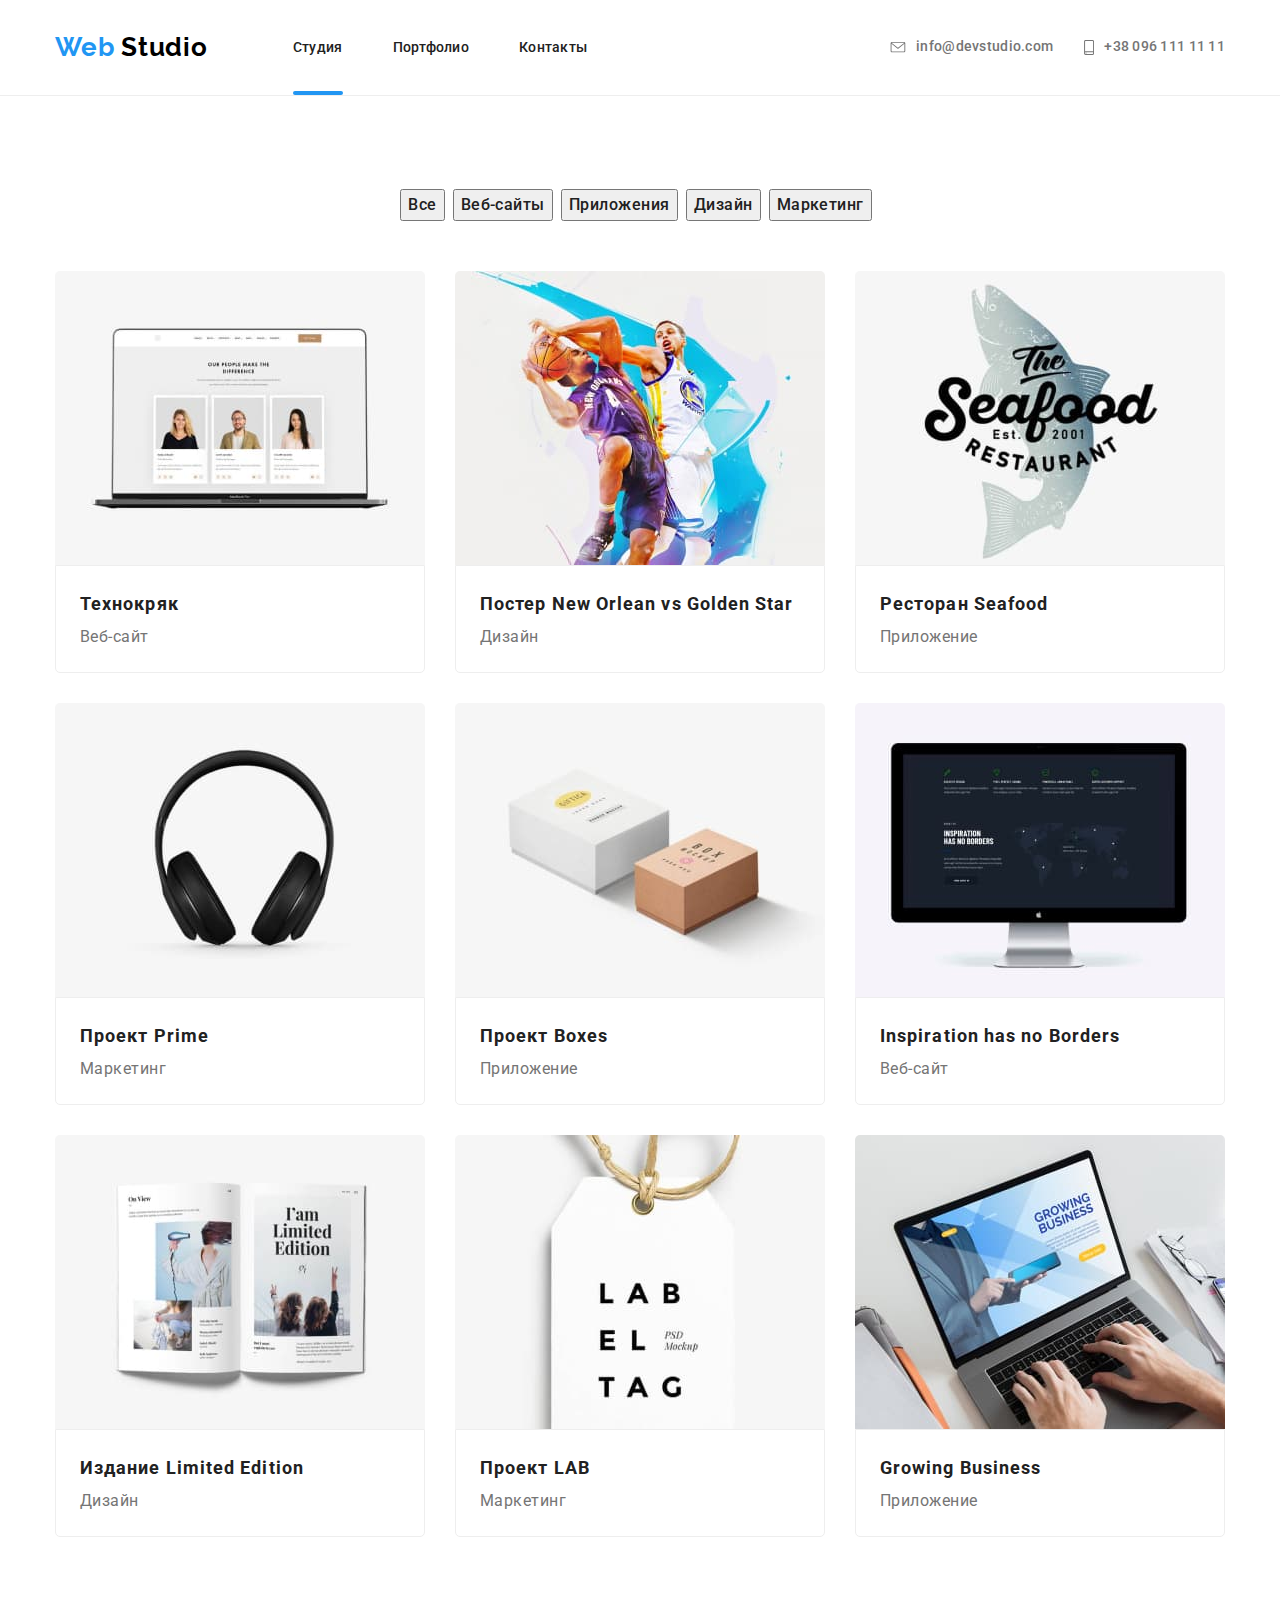
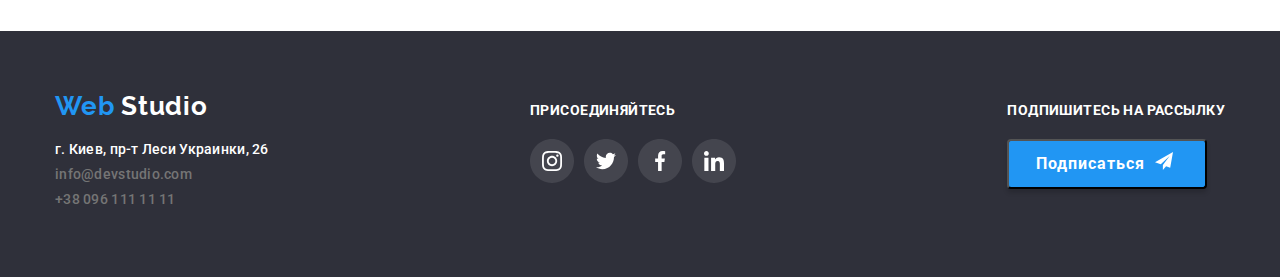
==== commit 83822111: "карент" ====
--- a/portfolio.html
+++ b/portfolio.html
@@ -25,10 +25,10 @@
                         <a class="navigation-list-link link current" href="">Студия</a>
                     </li>
                     <li class="navigation-list-item">
-                        <a class="navigation-list-link link current" href="./portfolio.html">Портфолио</a>
+                        <a class="navigation-list-link link" href="./portfolio.html">Портфолио</a>
                     </li>
                     <li class="navigation-list-item">
-                        <a class="navigation-list-link link current" href="">Контакты</a>
+                        <a class="navigation-list-link link" href="">Контакты</a>
                     </li>
                 </ul>
             </nav>
--- a/css/style.css
+++ b/css/style.css
@@ -110,18 +110,13 @@
   align-items: center;
 }
 .company-address-svg {
-  fill: var(--background-dark-color);
-  /*не поняла насчет свг*/
+  fill: currentColor;
   margin-right: 10px;
 }
 .company-address-header:hover,
 .company-address-header:focus {
   color: var(--accent-color);
 }
-/* .company-address-svg:hover,
-.company-address-svg:focus {
-  fill: var(--accent-color);
-} */
 .mail-link-block {
   margin-right: 31px;
 }
@@ -162,7 +157,7 @@
 
   display: block;
  } */
-.navigation-list-link.current::after {
+.current::after {
   content: "";
   width: 100%;
   height: 4px;
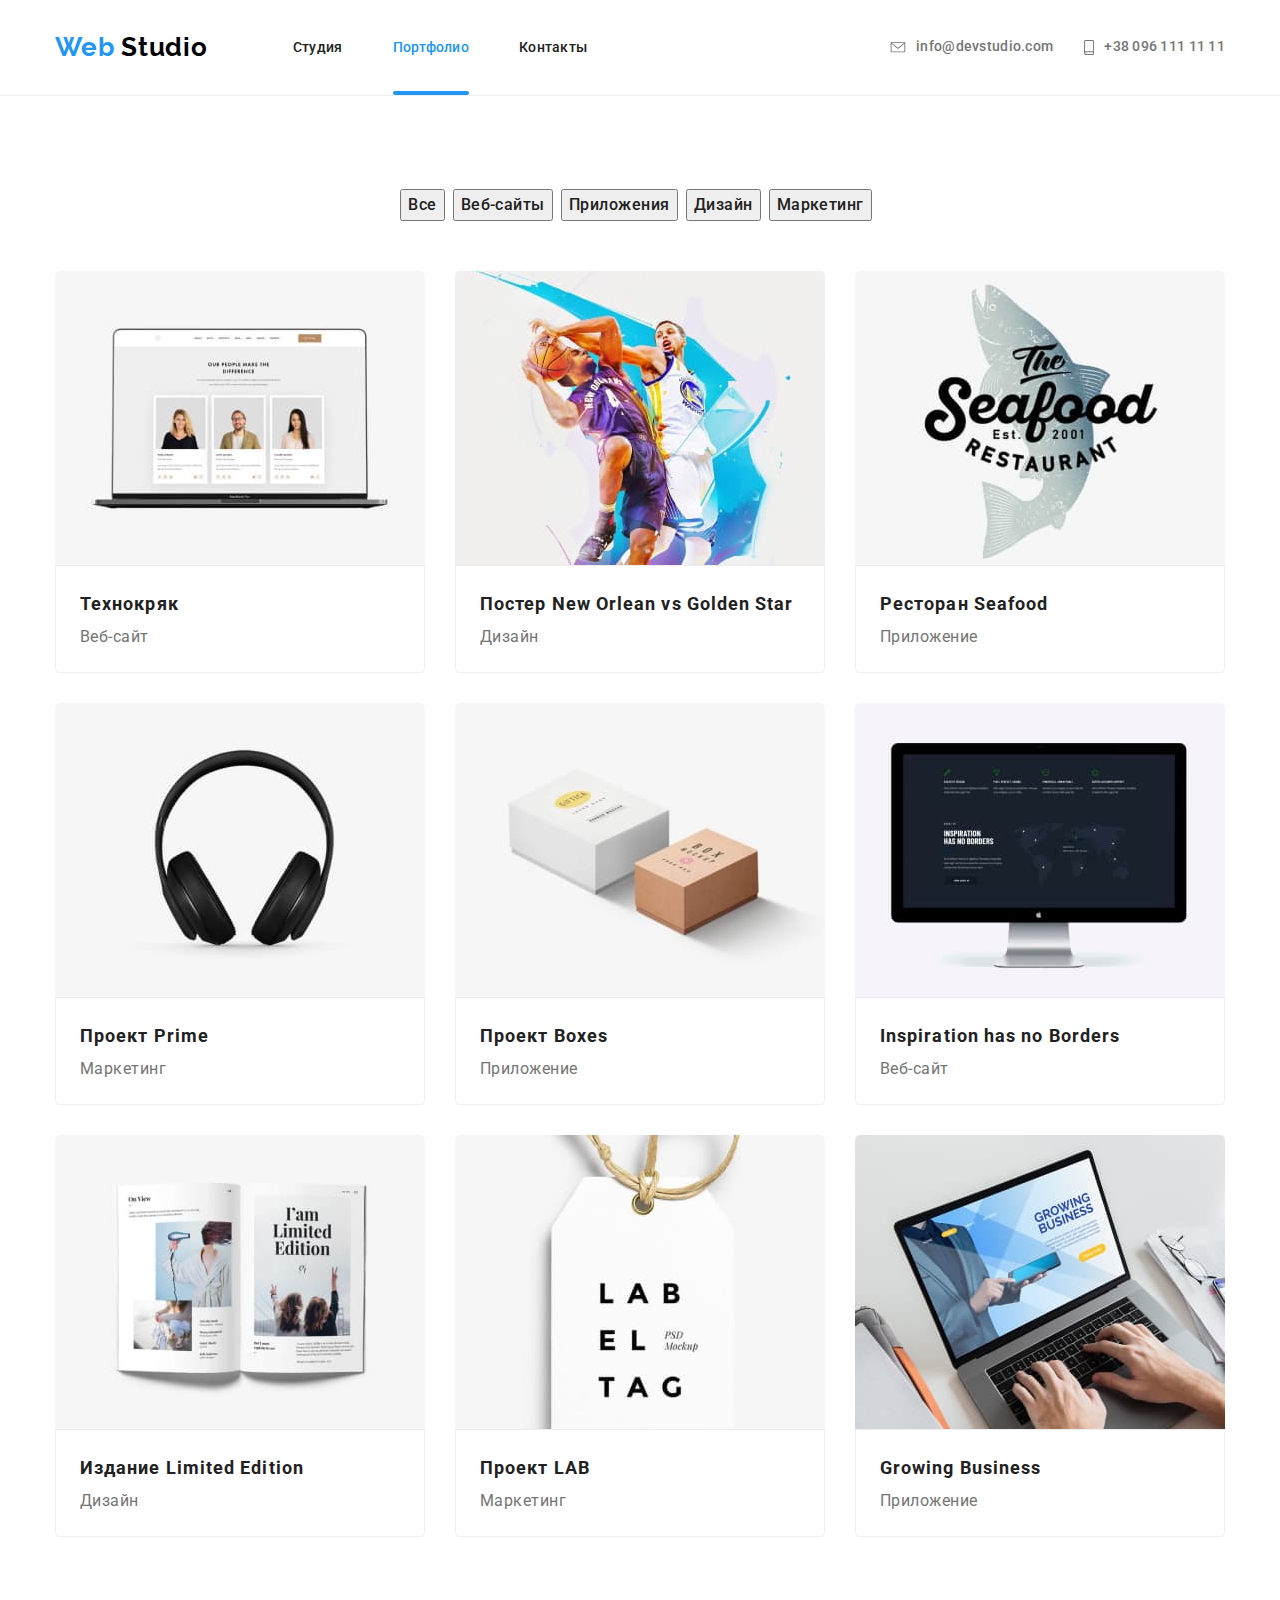
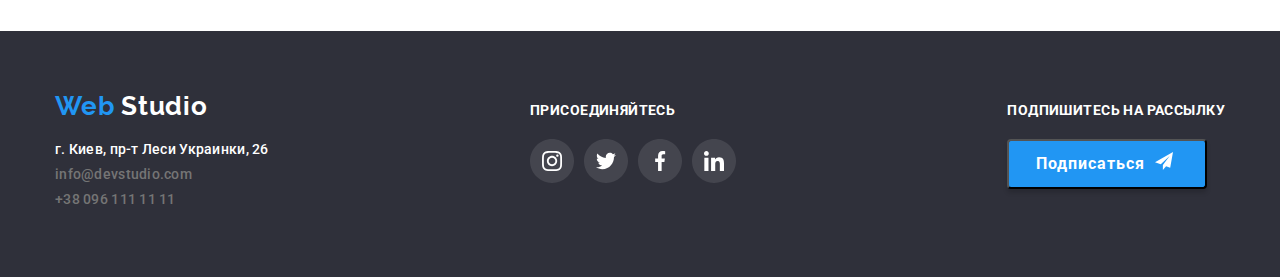
==== commit 87cebf46: "доделали афтер у навигации" ====
--- a/portfolio.html
+++ b/portfolio.html
@@ -22,10 +22,10 @@
 
                 <ul class="navigation-list list">
                     <li class="navigation-list-item">
-                        <a class="navigation-list-link link current" href="">Студия</a>
+                        <a class="navigation-list-link link" href="./index.html">Студия</a>
                     </li>
                     <li class="navigation-list-item">
-                        <a class="navigation-list-link link" href="./portfolio.html">Портфолио</a>
+                        <a class="navigation-list-link link current" href="./portfolio.html">Портфолио</a>
                     </li>
                     <li class="navigation-list-item">
                         <a class="navigation-list-link link" href="">Контакты</a>
--- a/css/style.css
+++ b/css/style.css
@@ -167,6 +167,9 @@
 
   display: block;
   position: absolute;
+}
+.navigation-list-link.current {
+  color:#2196F3;
 }
 .navigation {
   display: flex;
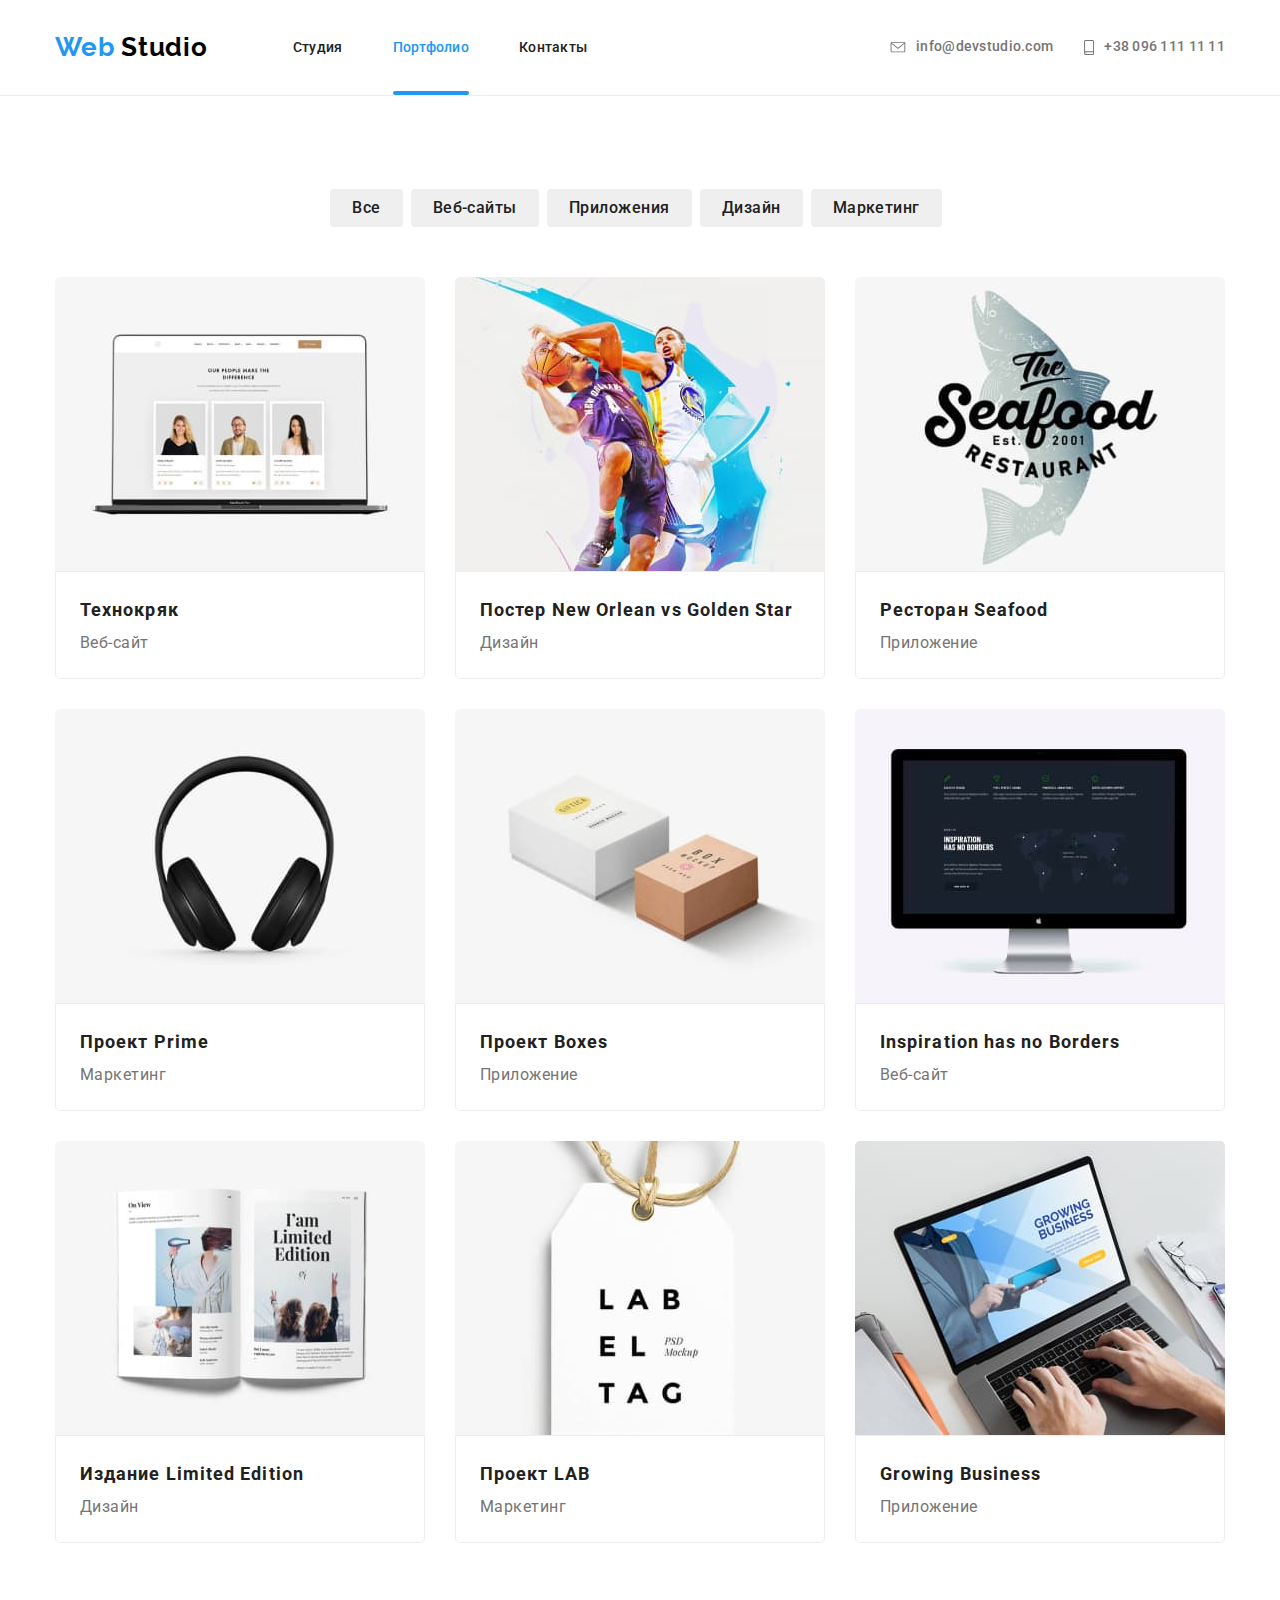
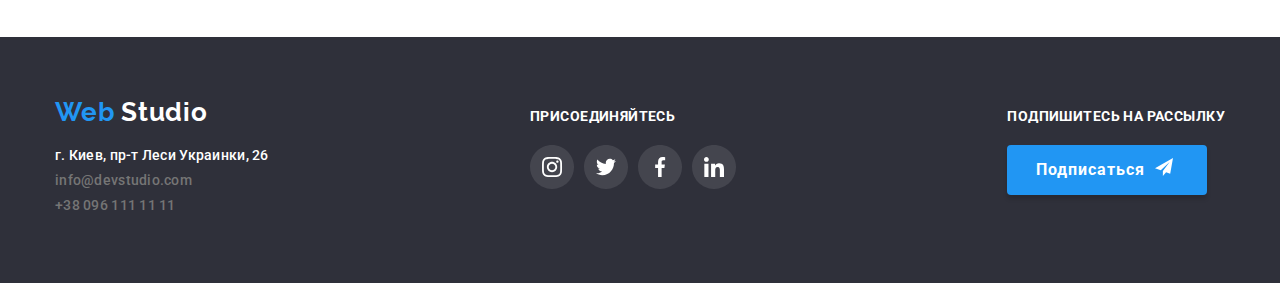
==== commit a01a37c9: "исправила карточки портфолио, ховер и фокус на ссылку" ====
--- a/portfolio.html
+++ b/portfolio.html
@@ -86,90 +86,104 @@
 
                 <ul class="portfolio-example-list list">
                     <li class="portfolio-example-list-item">
-                        <div class="portfolio-card">
-                            <a href=""> <img src="./images/portfolio-1.jpg" alt="экран ноутбука" width="370"
-                                    height="294"></a>
-                        </div>
-                        <div class="portfolio-card-content">
-                            <h3 class="portfolio-example-title">Технокряк</h3>
-                            <p class="portfolio-example-text">Веб-сайт</p>
-                            <!-- <p>Технокряк это современная площадка распространения коронавируса. Компании используют эту платформу для цифрового шпионажа и атак на защищённые сервера конкурентов.</p> -->
-                        </div>
-                    </li>
-                    <li class="portfolio-example-list-item">
-                        <div class="portfolio-card">
-                            <a href=""> <img src="./images/portfolio-2.jpg" alt="баскетболисты" width="370"
-                                    height="294"></a>
-                        </div>
-                        <div class="portfolio-card-content">
-                            <h3 class="portfolio-example-title">Постер New Orlean vs Golden Star</h3>
-                            <p class="portfolio-example-text">Дизайн</p>
-                        </div>
-                    </li>
-                    <li class="portfolio-example-list-item">
-                        <div class="portfolio-card">
-                            <a href=""> <img src="./images/portfolio-3.jpg" alt="лого ресторана" width="370"
-                                    height="294"></a>
-                        </div>
-                        <div class="portfolio-card-content">
-                            <h3 class="portfolio-example-title">Ресторан Seafood</h3>
-                            <p class="portfolio-example-text">Приложение</p>
-                        </div>
-                    </li>
-                    <li class="portfolio-example-list-item">
-                        <div class="portfolio-card">
-                            <a href=""> <img src="./images/portfolio-4.jpg" alt="наушники" width="370" height="294"></a>
-                        </div>
-                        <div class="portfolio-card-content">
-                            <h3 class="portfolio-example-title">Проект Prime</h3>
-                            <p class="portfolio-example-text">Маркетинг</p>
-                        </div>
-                    </li>
-                    <li class="portfolio-example-list-item">
-                        <div class="portfolio-card">
-                            <a href=""> <img src="./images/portfolio-5.jpg" alt="коробки" width="370" height="294"></a>
-                        </div>
-                        <div class="portfolio-card-content">
-                            <h3 class="portfolio-example-title">Проект Boxes</h3>
-                            <p class="portfolio-example-text">Приложение</p>
-                        </div>
-                    </li>
-                    <li class="portfolio-example-list-item">
-                        <div class="portfolio-card">
-                            <a href=""> <img src="./images/portfolio-6.jpg" alt="ПК" width="370" height="294"></a>
-                        </div>
-                        <div class="portfolio-card-content">
-                            <h3 class="portfolio-example-title">Inspiration has no Borders</h3>
-                            <p class="portfolio-example-text">Веб-сайт</p>
-                        </div>
-                    </li>
-                    <li class="portfolio-example-list-item">
-                        <div class="portfolio-card">
-                            <a href=""> <img src="./images/portfolio-7.jpg" alt="журнал" width="370" height="294"></a>
-                        </div>
-                        <div class="portfolio-card-content">
-                            <h3 class="portfolio-example-title">Издание Limited Edition</h3>
-                            <p class="portfolio-example-text">Дизайн</p>
-                        </div>
-                    </li>
-                    <li class="portfolio-example-list-item">
-                        <div class="portfolio-card">
-                            <a href=""> <img src="./images/portfolio-8.jpg" alt="лого проекта" width="370"
-                                    height="294"></a>
-                        </div>
-                        <div class="portfolio-card-content">
-                            <h3 class="portfolio-example-title">Проект LAB</h3>
-                            <p class="portfolio-example-text">Маркетинг</p>
-                        </div>
-                    </li>
-                    <li class="portfolio-example-list-item">
-                        <div class="portfolio-card">
-                            <a href=""> <img src="./images/portfolio-9.jpg" alt="ноутбук" width="370" height="294"></a>
-                        </div>
-                        <div class="portfolio-card-content">
-                            <h3 class="portfolio-example-title">Growing Business</h3>
-                            <p class="portfolio-example-text">Приложение</p>
-                        </div>
+                        <a class="portfolio-card-link link" href="">
+                            <div class="portfolio-card">
+                                <img src="./images/portfolio-1.jpg" alt="экран ноутбука" width="370" height="294">
+                            </div>
+                            <div class="portfolio-card-content">
+                                <h3 class="portfolio-example-title">Технокряк</h3>
+                                <p class="portfolio-example-text">Веб-сайт</p>
+                                <!-- <p>Технокряк это современная площадка распространения коронавируса. Компании используют эту платформу для цифрового шпионажа и атак на защищённые сервера конкурентов.</p> -->
+                            </div>
+                        </a>
+                    </li>
+                    <li class="portfolio-example-list-item">
+                        <a class="portfolio-card-link link" href="">
+                            <div class="portfolio-card">
+                                <img src="./images/portfolio-2.jpg" alt="баскетболисты" width="370" height="294">
+                            </div>
+                            <div class="portfolio-card-content">
+                                <h3 class="portfolio-example-title">Постер New Orlean vs Golden Star</h3>
+                                <p class="portfolio-example-text">Дизайн</p>
+                            </div>
+                        </a>
+                    </li>
+                    <li class="portfolio-example-list-item">
+                        <a class="portfolio-card-link link" href="">
+                            <div class="portfolio-card">
+                                <img src="./images/portfolio-3.jpg" alt="лого ресторана" width="370" height="294">
+                            </div>
+                            <div class="portfolio-card-content">
+                                <h3 class="portfolio-example-title">Ресторан Seafood</h3>
+                                <p class="portfolio-example-text">Приложение</p>
+                            </div>
+                        </a>
+                    </li>
+                    <li class="portfolio-example-list-item">
+                        <a class="portfolio-card-link link" href="">
+                            <div class="portfolio-card">
+                                <img src="./images/portfolio-4.jpg" alt="наушники" width="370" height="294">
+                            </div>
+                            <div class="portfolio-card-content">
+                                <h3 class="portfolio-example-title">Проект Prime</h3>
+                                <p class="portfolio-example-text">Маркетинг</p>
+                            </div>
+                        </a>
+                    </li>
+                    <li class="portfolio-example-list-item">
+                        <a class="portfolio-card-link link" href="">
+                            <div class="portfolio-card">
+                                <img src="./images/portfolio-5.jpg" alt="коробки" width="370" height="294">
+                            </div>
+                            <div class="portfolio-card-content">
+                                <h3 class="portfolio-example-title">Проект Boxes</h3>
+                                <p class="portfolio-example-text">Приложение</p>
+                            </div>
+                        </a>
+                    </li>
+                    <li class="portfolio-example-list-item">
+                        <a class="portfolio-card-link link" href="">
+                            <div class="portfolio-card">
+                                <img src="./images/portfolio-6.jpg" alt="ПК" width="370" height="294">
+                            </div>
+                            <div class="portfolio-card-content">
+                                <h3 class="portfolio-example-title">Inspiration has no Borders</h3>
+                                <p class="portfolio-example-text">Веб-сайт</p>
+                            </div>
+                        </a>
+                    </li>
+                    <li class="portfolio-example-list-item">
+                        <a class="portfolio-card-link link" href="">
+                            <div class="portfolio-card">
+                                <img src="./images/portfolio-7.jpg" alt="журнал" width="370" height="294">
+                            </div>
+                            <div class="portfolio-card-content">
+                                <h3 class="portfolio-example-title">Издание Limited Edition</h3>
+                                <p class="portfolio-example-text">Дизайн</p>
+                            </div>
+                        </a>
+                    </li>
+                    <li class="portfolio-example-list-item">
+                        <a class="portfolio-card-link link" href="">
+                            <div class="portfolio-card">
+                                <img src="./images/portfolio-8.jpg" alt="лого проекта" width="370" height="294">
+                            </div>
+                            <div class="portfolio-card-content">
+                                <h3 class="portfolio-example-title">Проект LAB</h3>
+                                <p class="portfolio-example-text">Маркетинг</p>
+                            </div>
+                        </a>
+                    </li>
+                    <li class="portfolio-example-list-item">
+                        <a class="portfolio-card-link link" href="">
+                            <div class="portfolio-card">
+                                <img src="./images/portfolio-9.jpg" alt="ноутбук" width="370" height="294">
+                            </div>
+                            <div class="portfolio-card-content">
+                                <h3 class="portfolio-example-title">Growing Business</h3>
+                                <p class="portfolio-example-text">Приложение</p>
+                            </div>
+                        </a>
                     </li>
                 </ul>
             </div>
--- a/css/style.css
+++ b/css/style.css
@@ -111,6 +111,7 @@
 }
 .company-address-svg {
   fill: currentColor;
+  /*внимательно*/
   margin-right: 10px;
 }
 .company-address-header:hover,
@@ -145,18 +146,6 @@
 .navigation-list-item:not(:last-child) {
   margin-right: 50px;
 }
-/* .navigation-list-link::after {
-  position: absolute;
-
-  content: "";
-  width: 47px;
-  height: 4px;
-  background-color: #2196F3;
-  border-radius: 2px;
-  margin-top: 35px;
-
-  display: block;
- } */
 .current::after {
   content: "";
   width: 100%;
@@ -220,6 +209,9 @@
   background-color: var(--accent-color);
   width: 200px;
   height: 50px;
+  outline: none;
+  border: unset;
+  cursor: pointer;
 
   box-shadow: 0px 4px 4px rgba(0, 0, 0, 0.15);
   border-radius: 4px;
@@ -514,24 +506,27 @@
   fill: #fff;
 }
 .subscribe-button {
-font-weight: 700;
-font-size: 16px;
-line-height: 1.87;
-letter-spacing: 0.06em;
-color: #ffffff;
-background-color: var(--accent-color);
-width: 200px;
-height: 50px;
-
-box-shadow: 0px 4px 4px rgba(0, 0, 0, 0.15);
-border-radius: 4px;
-display: flex;
-align-items: center;
-justify-content: center;
+  font-weight: 700;
+  font-size: 16px;
+  line-height: 1.87;
+  letter-spacing: 0.06em;
+  color: #ffffff;
+  background-color: var(--accent-color);
+  width: 200px;
+  height: 50px;
+  outline: none;
+  border: unset;
+  cursor: pointer;
+
+  box-shadow: 0px 4px 4px rgba(0, 0, 0, 0.15);
+  border-radius: 4px;
+  display: flex;
+  align-items: center;
+  justify-content: center;
 }
 .subscribe-button-icon {
-fill: #fff;
- margin-left: 10px;
+  fill: #fff;
+  margin-left: 10px;
 }
 .footer {
   background-color: var(--background-dark-color);
@@ -560,14 +555,24 @@
   line-height: 1.62;
   letter-spacing: 0.03em;
   color: var(--title-text-color);
+  border: unset;
+  padding-left: 22px;
+  padding-right: 22px;
+  padding-top: 6px;
+  padding-bottom: 6px;
+  cursor: pointer;
+  border-radius: 4px;
 
   margin-right: 8px;
-  outline: 2px black;
 }
 .portfolio-button-list-item:hover,
 .portfolio-button-list-item:focus {
   color: var(--accent-text);
   background-color: var(--accent-color);
+  box-shadow: 0px 2px 2px rgba(0, 0, 0, 0.12),
+  0px 1px 2px rgba(0, 0, 0, 0.08),
+  0px 3px 1px rgba(0, 0, 0, 0.1);
+  border-radius: 4px;
 }
 .portfolio-example-title {
   font-weight: 700;
@@ -592,10 +597,20 @@
   margin-right: 30px;
   margin-bottom: 30px;
 }
+.portfolio-card-link:hover,
+.portfolio-card-link:focus {
+  box-shadow: 1px 4px 6px
+  rgba(0, 0, 0, 0.16), 0px 4px 4px
+  rgba(0, 0, 0, 0.06), 0px 1px 1px
+  rgba(0, 0, 0, 0.12);
+}
+.portfolio-card-link {
+    display: block;
+}
 .portfolio-example-list-item:nth-child(3n) {
   margin-right: 0;
 }
-.portfolio-example-list-item:nth-child(n + 6) {
+.portfolio-example-list-item:nth-child(n + 7) {
   margin-bottom: 0;
 }
 .portfolio-card {
